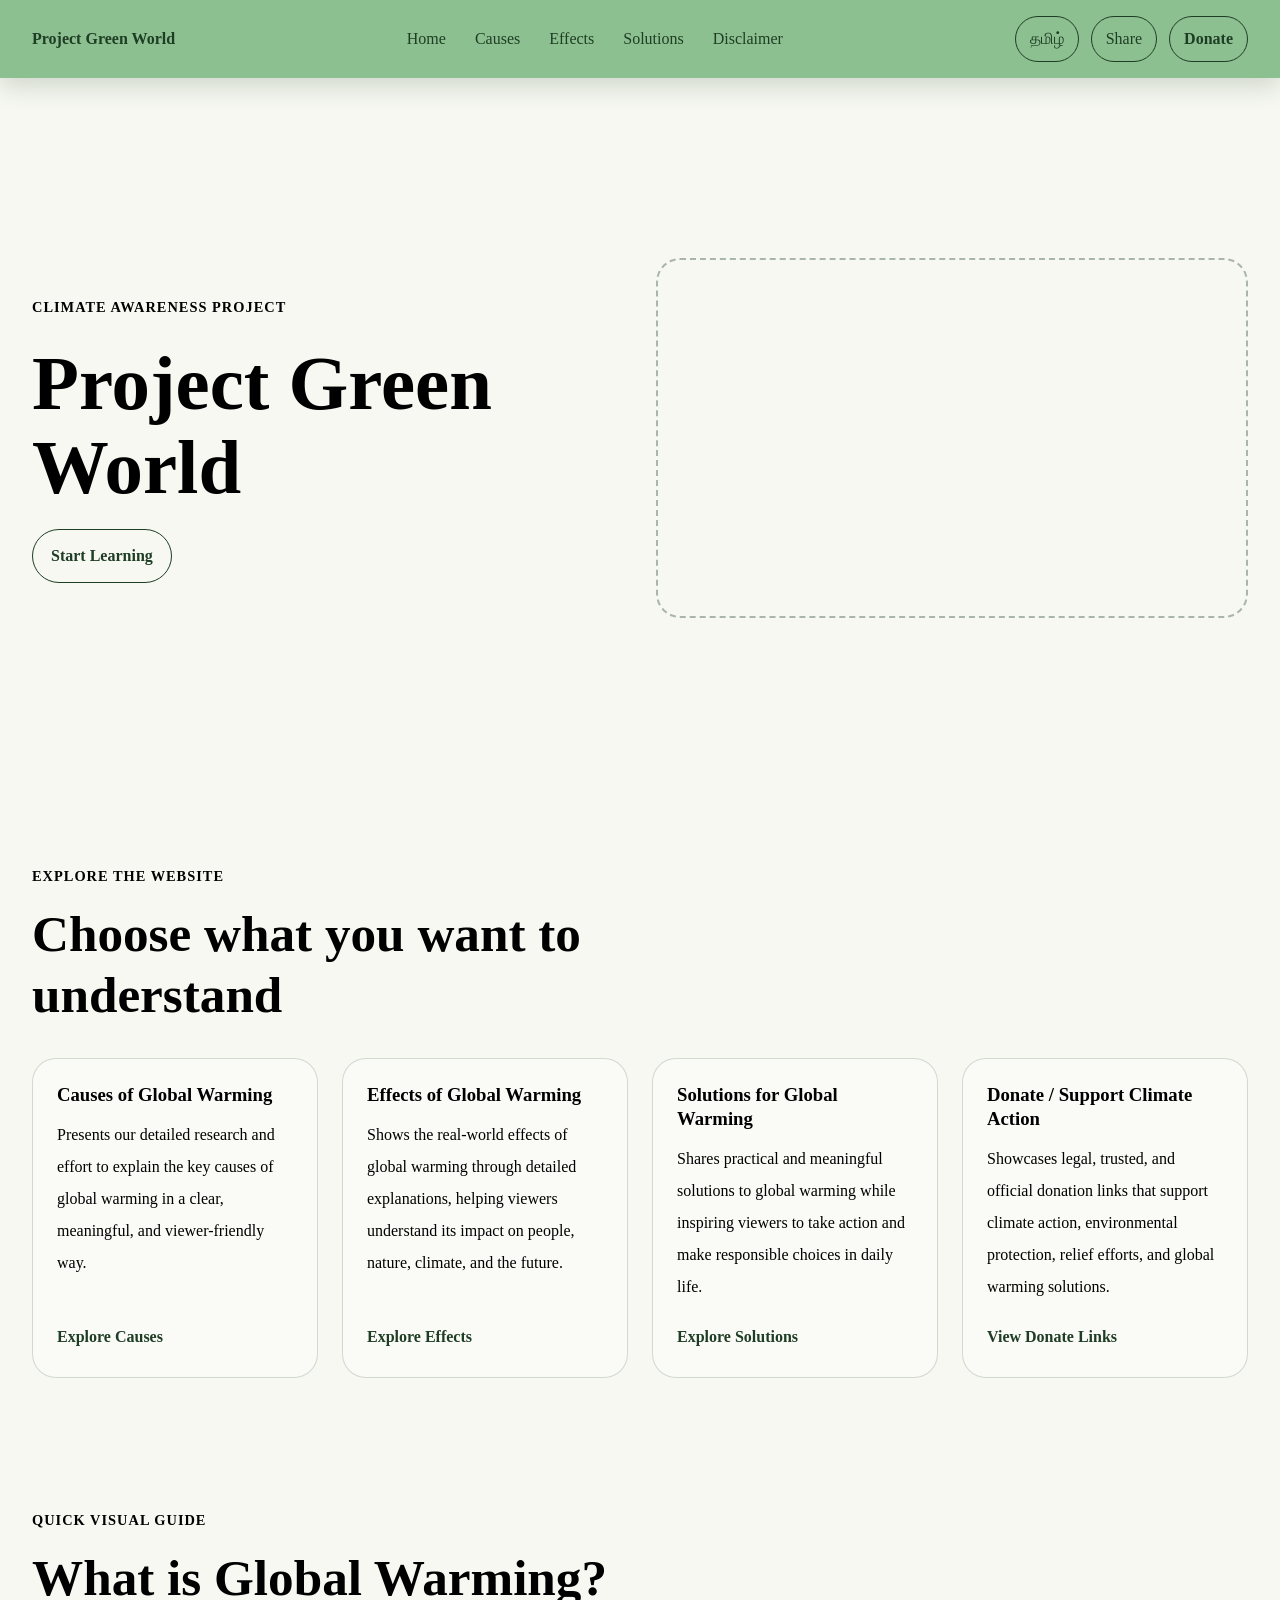
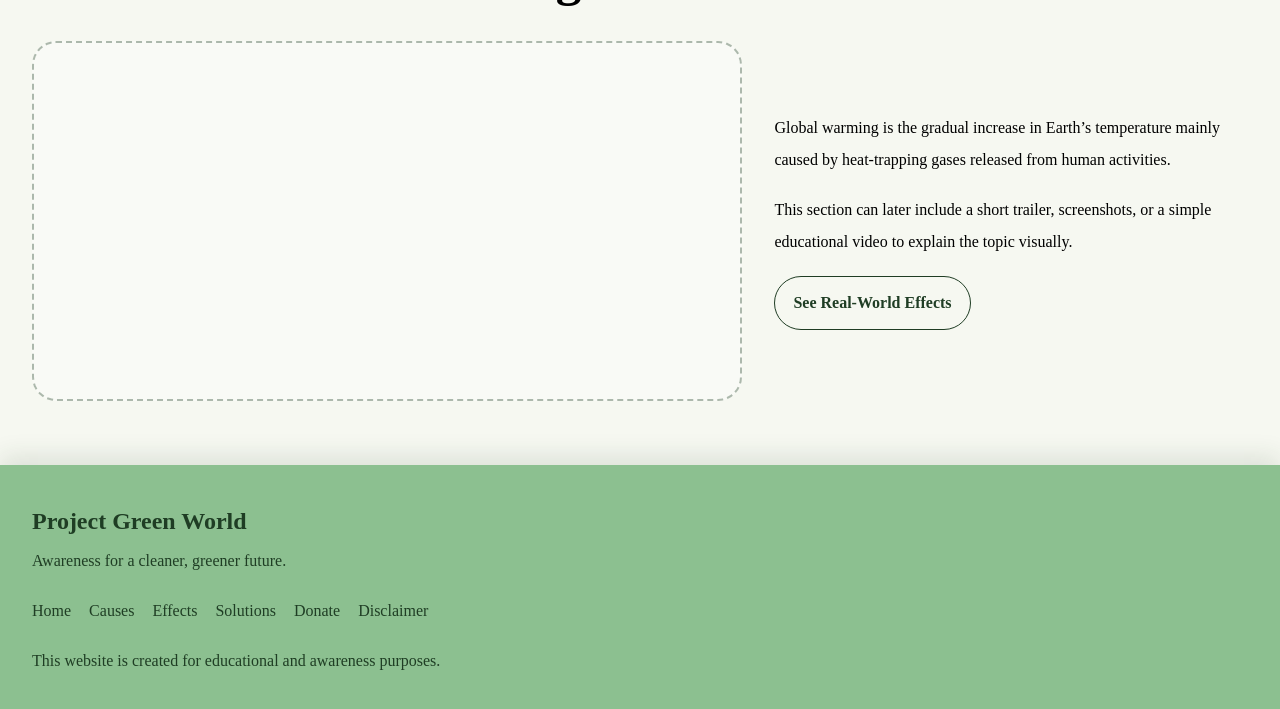
==== client/index.html @ 48396b92 "Initial commit" ====
<!DOCTYPE html>
<html lang="en">

<head>
    <meta charset="UTF-8">

    <meta name="viewport" content="width=device-width, initial-scale=1.0">

    <meta name="description"
        content="Project Green World is a global warming awareness website that explains causes, effects, solutions, and trusted climate support links.">
    <meta name="author" content="Project Green World">

    <meta name="keywords"
        content="global warming, climate change, climate awareness, environmental awareness, green world, climate action">

    <meta property="og:title" content="Project Green World">

    <meta property="og:description"
        content="A global warming awareness website explaining causes, effects, solutions, and trusted climate support links.">

    <meta property="og:type" content="website">
    <title>Project Green World</title>

    <link rel="icon" type="image/png" href="/images/LeafLogoTemp.jpg">

    <link rel="stylesheet" href="common.css">
    <link rel="stylesheet" href="home.css">
</head>

<body>

    <header class="site-header">
    <nav class="navbar" aria-label="Main navigation">

        <a href="index.html" class="logo" data-en="Project Green World" data-ta="ப்ராஜெக்ட் கிரீன் வேர்ல்ட்">
            Project Green World
        </a>

        <ul class="nav-links">
            <li><a href="index.html" data-en="Home" data-ta="முகப்பு">Home</a></li>
            <li><a href="causes.html" data-en="Causes" data-ta="காரணங்கள்">Causes</a></li>
            <li><a href="effects.html" data-en="Effects" data-ta="விளைவுகள்">Effects</a></li>
            <li><a href="solutions.html" data-en="Solutions" data-ta="தீர்வுகள்">Solutions</a></li>
            <li><a href="disclaimer.html" data-en="Disclaimer" data-ta="பொறுப்புத் துறப்பு">Disclaimer</a></li>
        </ul>

        <div class="nav-actions">
            <button class="lang-btn" type="button" data-en="தமிழ்" data-ta="English">
                தமிழ்
            </button>

            <button class="share-btn" type="button" data-en="Share" data-ta="பகிர்">
                Share
            </button>

            <a href="donate.html" class="donate-btn" data-en="Donate" data-ta="நன்கொடை">
                Donate
            </a>
        </div>

    </nav>
</header>

    <main>

        <section class="intro-visual" aria-labelledby="intro-title">
            <div class="intro-content">
                <p class="section-label" data-en="Climate Awareness Project" data-ta="காலநிலை விழிப்புணர்வு திட்டம்">
                    Climate Awareness Project
                </p>

                <h1 id="intro-title" data-en="Project Green World" data-ta="ப்ராஜெக்ட் கிரீன் வேர்ல்ட்">
                    Project Green World
                </h1>

                <a href="causes.html" class="primary-link" data-en="Start Learning" data-ta="கற்றலை தொடங்கு">
                    Start Learning
                </a>
            </div>

            <div class="intro-media">
                <!-- Add nature/global warming image later -->
            </div>
        </section>

        <section class="page-cards" aria-labelledby="cards-title">
            <div class="section-heading">
                <p class="section-label">Explore the Website</p>
                <h2 id="cards-title">Choose what you want to understand</h2>
            </div>

            <div class="cards-grid">
                <article class="redirect-card">
                    <h3 data-en="Causes of Global Warming" data-ta="உலக வெப்பமயமாதலின் காரணங்கள்">
                        Causes of Global Warming
                    </h3>
                    <p>
                        Presents our detailed research and effort to explain the key causes of global warming
                        in a clear, meaningful, and viewer-friendly way.
                    </p>
                    <a href="causes.html">Explore Causes</a>
                </article>

                <article class="redirect-card">
                    <h3 data-en="Effects of Global Warming" data-ta="உலக வெப்பமயமாதலின் விளைவுகள்">
                        Effects of Global Warming
                    </h3>
                    <p>
                        Shows the real-world effects of global warming through detailed explanations,
                        helping viewers understand its impact on people, nature, climate, and the future.
                    </p>
                    <a href="effects.html">Explore Effects</a>
                </article>

                <article class="redirect-card">
                    <h3 data-en="Solutions for Global Warming" data-ta="உலக வெப்பமயமாதலுக்கான தீர்வுகள்">
                        Solutions for Global Warming
                    </h3>
                    <p>
                        Shares practical and meaningful solutions to global warming while inspiring viewers
                        to take action and make responsible choices in daily life.
                    </p>
                    <a href="solutions.html">Explore Solutions</a>
                </article>

                <article class="redirect-card">
                    <h3 data-en="Donate / Support Climate Action" data-ta="நன்கொடை / காலநிலை நடவடிக்கைக்கு ஆதரவு">
                        Donate / Support Climate Action
                    </h3>
                    <p>
                        Showcases legal, trusted, and official donation links that support climate action,
                        environmental protection, relief efforts, and global warming solutions.
                    </p>
                    <a href="donate.html">View Donate Links</a>
                </article>
            </div>
        </section>

        <section class="visual-explainer" aria-labelledby="explainer-title">
            <div class="section-heading">
                <p class="section-label">Quick Visual Guide</p>
                <h2 id="explainer-title">What is Global Warming?</h2>
            </div>

            <div class="explainer-layout">
                <div class="explainer-media">
                    <!-- Add poster image or embedded video later -->
                </div>

                <div class="explainer-text">
                    <p>
                        Global warming is the gradual increase in Earth’s temperature mainly caused
                        by heat-trapping gases released from human activities.
                    </p>

                    <p>
                        This section can later include a short trailer, screenshots, or a simple
                        educational video to explain the topic visually.
                    </p>

                    <a href="effects.html" class="secondary-link">
                        See Real-World Effects
                    </a>
                </div>
            </div>
        </section>

    </main>

    <footer class="site-footer">
    <div class="footer-content">

        <div class="footer-brand">
            <h2 data-en="Project Green World" data-ta="ப்ராஜெக்ட் கிரீன் வேர்ல்ட்">
                Project Green World
            </h2>

            <p data-en="Awareness for a cleaner, greener future."
               data-ta="சுத்தமான, பசுமையான எதிர்காலத்திற்கான விழிப்புணர்வு.">
                Awareness for a cleaner, greener future.
            </p>
        </div>

        <nav class="footer-links" aria-label="Footer navigation">
            <a href="index.html" data-en="Home" data-ta="முகப்பு">Home</a>
            <a href="causes.html" data-en="Causes" data-ta="காரணங்கள்">Causes</a>
            <a href="effects.html" data-en="Effects" data-ta="விளைவுகள்">Effects</a>
            <a href="solutions.html" data-en="Solutions" data-ta="தீர்வுகள்">Solutions</a>
            <a href="donate.html" data-en="Donate" data-ta="நன்கொடை">Donate</a>
            <a href="disclaimer.html" data-en="Disclaimer" data-ta="பொறுப்புத் துறப்பு">Disclaimer</a>
        </nav>

        <p class="footer-note"
           data-en="This website is created for educational and awareness purposes."
           data-ta="இந்த இணையதளம் கல்வி மற்றும் விழிப்புணர்வு நோக்கங்களுக்காக உருவாக்கப்பட்டுள்ளது.">
            This website is created for educational and awareness purposes.
        </p>

    </div>
</footer>

    <script src="main.js"></script>

</body>

</html>
---- client/common.css ----
html {
    scroll-behavior: smooth;
}

.site-footer {
    padding: 32px;
    background-color: #8cc090;
    box-shadow: 0 -8px 24px rgba(31, 61, 36, 0.12);
}

.footer-content {
    display: flex;
    flex-direction: column;
    gap: 18px;
}

.footer-brand h2 {
    color: #1f3d24;
}

.footer-brand p,
.footer-note {
    color: #1f3d24;
}

.footer-links {
    display: flex;
    flex-wrap: wrap;
    gap: 18px;
}

.footer-links a {
    font-weight: 500;
}

.footer-links a:hover {
    text-decoration: underline;
}
* {
    margin: 0;
    padding: 0;
    box-sizing: border-box;
}

body {
    min-height: 100vh;
    font-family: Georgia, 'Times New Roman', Times, serif;
    line-height: 2;
    background-color: rgb(246, 248, 241);
}

.site-header {
    width: 100%;
}

.navbar {
    display: flex;
    align-items: center;
    justify-content: space-between;
    gap: 20px;
    padding: 16px 32px;
    background-color: #8cc090;
    box-shadow: 0 8px 24px rgba(31, 61, 36, 0.18);
}

.logo {
    font-weight: bold;
}

.nav-links {
    display: flex;
    align-items: center;
    list-style: none;
    gap: 29px;

}

.nav-actions {
    display: flex;
    align-items: center;
    gap: 12px;
}

.logo,
.nav-links a,
.footer-links a {
    color: #1f3d24;
}

.nav-links a {
    font-weight: 500;
}

.nav-links a:hover {
    text-decoration: underline;
}

.lang-btn,
.share-btn,
.donate-btn {
    border: 1px solid #1f3d24;
    border-radius: 999px;
    padding: 6px 14px;
    background: transparent;
    color: #1f3d24;
}

.donate-btn {
    font-weight: bold;
}

img,
video,
iframe {
    max-width: 100%;
}

a {
    text-decoration: none;
}

button,
a {
    font: inherit;
}

button {
    cursor: pointer;
}

/* Mobile */

@media (max-width: 900px) {
    .navbar {
        flex-wrap: wrap;
        justify-content: center;
        padding: 14px 20px;
    }

    .logo {
        width: 100%;
        text-align: center;
    }

    .nav-links {
        justify-content: center;
        flex-wrap: wrap;
        gap: 16px;
    }

    .nav-actions {
        justify-content: center;
        flex-wrap: wrap;
    }
}

@media (max-width: 600px) {
    .navbar {
        gap: 14px;
        padding: 12px 16px;
    }

    .nav-links {
        gap: 12px;
        font-size: 0.95rem;
    }

    .lang-btn,
    .share-btn,
    .donate-btn {
        padding: 5px 12px;
    }
}
---- client/home.css ----
/* 1st Part */
.intro-visual {
    min-height: 80vh;
    display: grid;
    grid-template-columns: 1fr 1fr;
    align-items: center;
    gap: 32px;
    padding: 64px 32px;
}

.intro-content {
    max-width: 620px;
}

.section-label {
    font-size: 0.9rem;
    font-weight: bold;
    letter-spacing: 1px;
    text-transform: uppercase;
    margin-bottom: 12px;
}

.intro-content h1 {
    font-size: clamp(2.4rem, 6vw, 5rem);
    line-height: 1.1;
    margin-bottom: 18px;
}

.intro-content p {
    max-width: 560px;
    margin-bottom: 20px;
}

.primary-link {
    display: inline-block;
    border: 1px solid #1f3d24;
    border-radius: 999px;
    padding: 10px 18px;
    color: #1f3d24;
    font-weight: bold;
}

.intro-media {
    min-height: 360px;
    border: 2px dashed rgba(31, 61, 36, 0.35);
    border-radius: 24px;
}

/* 2nd Part */

.page-cards {
    padding: 64px 32px;
}

.section-heading {
    max-width: 720px;
    margin-bottom: 32px;
}

.section-heading h2 {
    font-size: clamp(2rem, 4vw, 3.2rem);
    line-height: 1.2;
}

.cards-grid {
    display: grid;
    grid-template-columns: repeat(4, 1fr);
    gap: 24px;
}

.redirect-card {
    display: flex;
    flex-direction: column;
    min-height: 280px;
    padding: 24px;
    border: 1px solid rgba(31, 61, 36, 0.18);
    border-radius: 24px;
    background-color: rgba(255, 255, 255, 0.45);
}

.redirect-card h3 {
    margin-bottom: 12px;
    line-height: 1.3;
}

.redirect-card p {
    margin-bottom: 18px;
}

.redirect-card a {
    color: #1f3d24;
    font-weight: bold;
    margin-top: auto;
}

/* 3rd Part */

.visual-explainer {
    padding: 64px 32px;
}

.explainer-layout {
    display: grid;
    grid-template-columns: 1.2fr 0.8fr;
    align-items: center;
    gap: 32px;
}

.explainer-media {
    min-height: 360px;
    border: 2px dashed rgba(31, 61, 36, 0.35);
    border-radius: 24px;
    background-color: rgba(255, 255, 255, 0.35);
}

.explainer-text {
    max-width: 520px;
}

.explainer-text p {
    margin-bottom: 18px;
}

.secondary-link {
    display: inline-block;
    border: 1px solid #1f3d24;
    border-radius: 999px;
    padding: 10px 18px;
    color: #1f3d24;
    font-weight: bold;
}

/* Mobile */

@media (max-width: 900px) {
    .intro-visual {
        grid-template-columns: 1fr;
        min-height: auto;
    }

    .cards-grid {
        grid-template-columns: repeat(2, 1fr);
    }

    .explainer-layout {
        grid-template-columns: 1fr;
    }
}

@media (max-width: 600px) {
    .intro-visual,
    .page-cards,
    .visual-explainer {
        padding: 48px 20px;
    }

    .cards-grid {
        grid-template-columns: 1fr;
    }

    .intro-media,
    .explainer-media {
        min-height: 240px;
    }
}
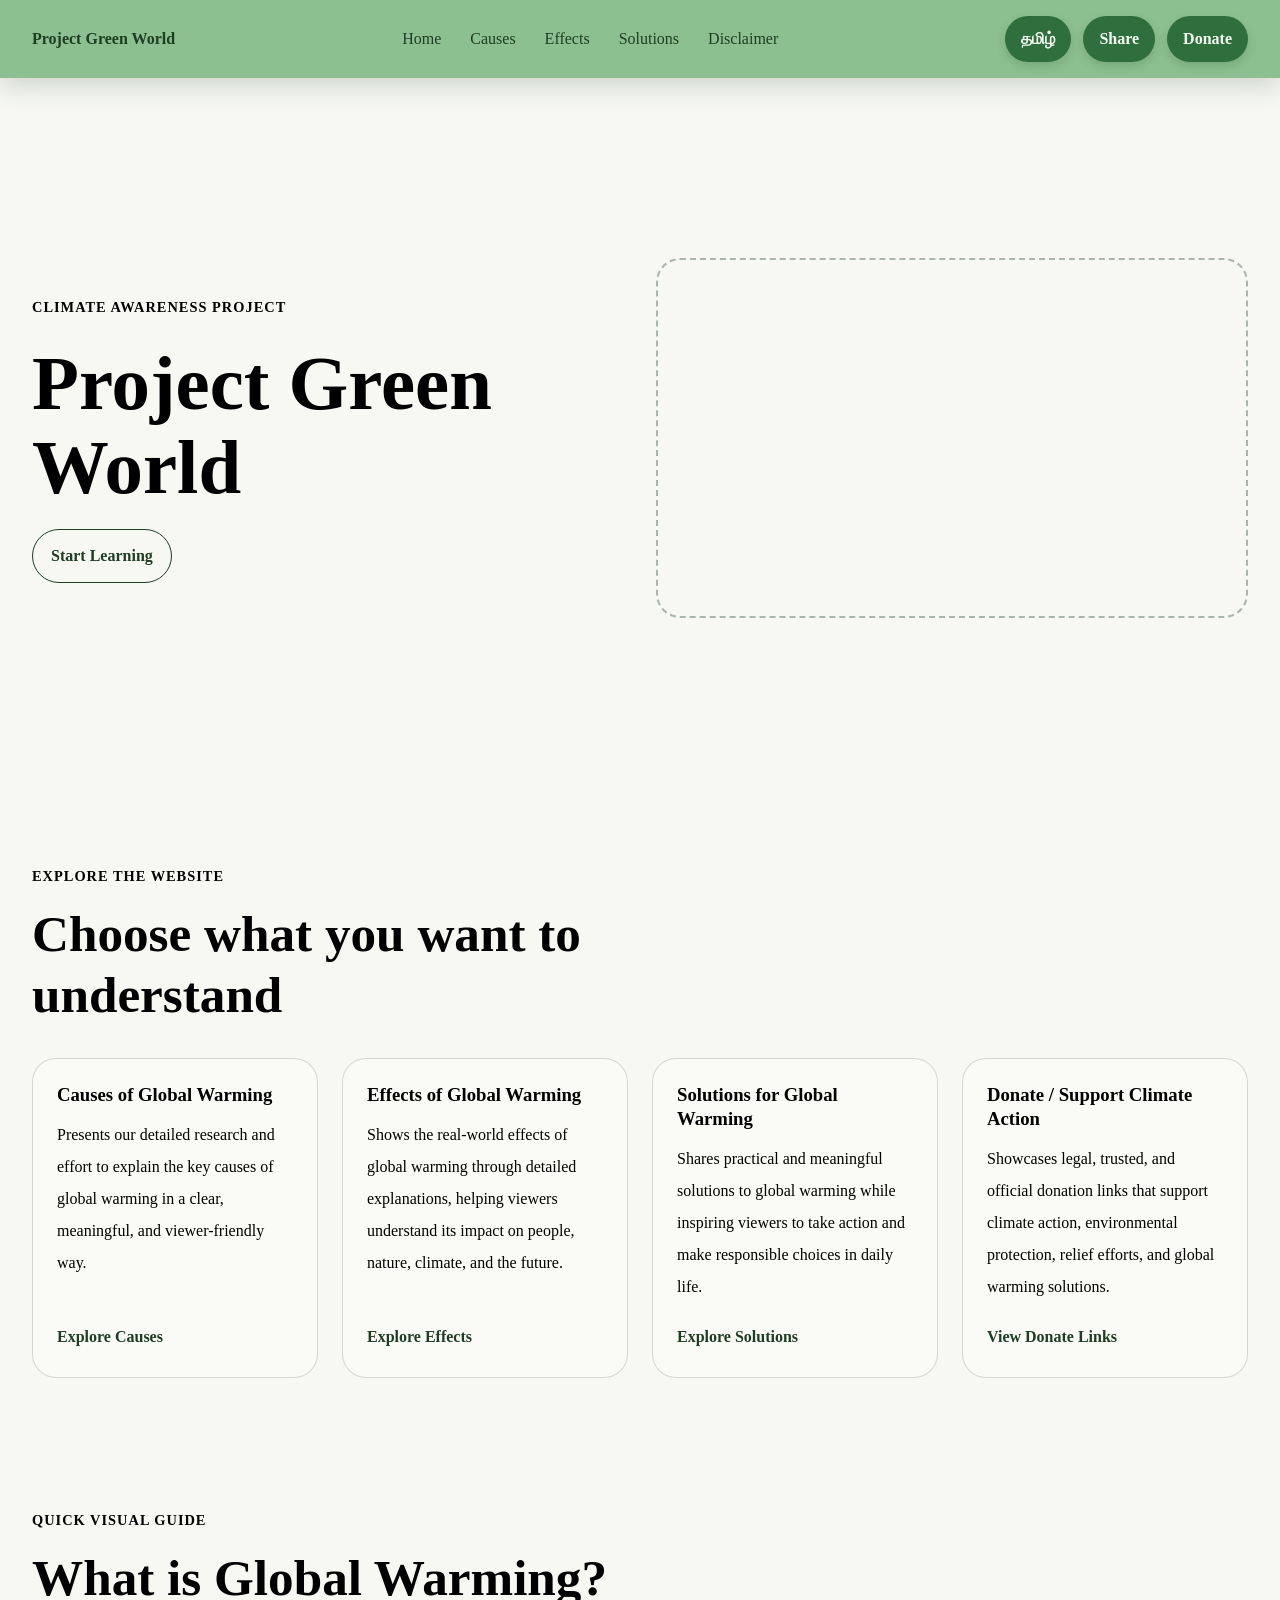
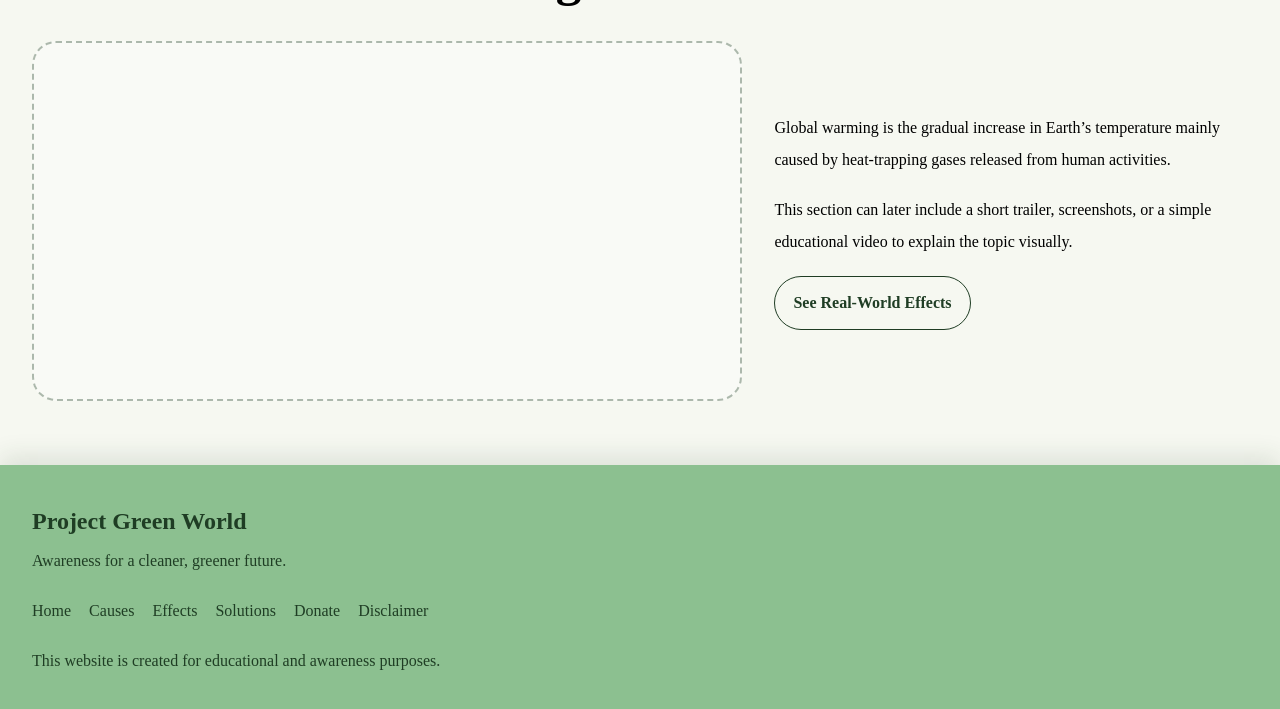
==== commit 94b87436: "Trying to showcase" ====
--- a/client/index.html
+++ b/client/index.html
@@ -30,36 +30,39 @@
 <body>
 
     <header class="site-header">
-    <nav class="navbar" aria-label="Main navigation">
-
-        <a href="index.html" class="logo" data-en="Project Green World" data-ta="ப்ராஜெக்ட் கிரீன் வேர்ல்ட்">
-            Project Green World
-        </a>
-
-        <ul class="nav-links">
-            <li><a href="index.html" data-en="Home" data-ta="முகப்பு">Home</a></li>
-            <li><a href="causes.html" data-en="Causes" data-ta="காரணங்கள்">Causes</a></li>
-            <li><a href="effects.html" data-en="Effects" data-ta="விளைவுகள்">Effects</a></li>
-            <li><a href="solutions.html" data-en="Solutions" data-ta="தீர்வுகள்">Solutions</a></li>
-            <li><a href="disclaimer.html" data-en="Disclaimer" data-ta="பொறுப்புத் துறப்பு">Disclaimer</a></li>
-        </ul>
-
-        <div class="nav-actions">
-            <button class="lang-btn" type="button" data-en="தமிழ்" data-ta="English">
-                தமிழ்
-            </button>
-
-            <button class="share-btn" type="button" data-en="Share" data-ta="பகிர்">
-                Share
-            </button>
-
-            <a href="donate.html" class="donate-btn" data-en="Donate" data-ta="நன்கொடை">
-                Donate
+        <nav class="navbar" aria-label="Main navigation">
+
+            <a href="index.html" class="logo" data-en="Project Green World" data-ta="ப்ராஜெக்ட் கிரீன் வேர்ல்ட்">
+                Project Green World
             </a>
-        </div>
-
-    </nav>
-</header>
+
+            <ul class="nav-links">
+                <li><a href="index.html" data-en="Home" data-ta="முகப்பு" class="active-link">Home</a></li>
+                <li><a href="causes.html" data-en="Causes" data-ta="காரணங்கள்" class="active-link">Causes</a></li>
+                <li><a href="effects.html" data-en="Effects" data-ta="விளைவுகள்" class="active-link">Effects</a></li>
+                <li><a href="solutions.html" data-en="Solutions" data-ta="தீர்வுகள்" class="active-link">Solutions</a>
+                </li>
+                <li><a href="disclaimer.html" data-en="Disclaimer" data-ta="பொறுப்புத் துறப்பு"
+                        class="active-link">Disclaimer</a></li>
+            </ul>
+
+            <div class="nav-actions">
+                <button class="lang-btn" type="button" data-en="தமிழ்" data-ta="English" aria-label="Switch language between English and Tamil">
+                    தமிழ்
+                </button>
+
+                <button class="share-btn" type="button" data-en="Share" data-ta="பகிர்" aria-label="Share this page">
+                    Share
+                </button>
+
+                <a href="donate.html" class="donate-btn" data-en="Donate" data-ta="நன்கொடை"
+                    class="donate-btn active-link">
+                    Donate
+                </a>
+            </div>
+
+        </nav>
+    </header>
 
     <main>
 
@@ -168,36 +171,35 @@
     </main>
 
     <footer class="site-footer">
-    <div class="footer-content">
-
-        <div class="footer-brand">
-            <h2 data-en="Project Green World" data-ta="ப்ராஜெக்ட் கிரீன் வேர்ல்ட்">
-                Project Green World
-            </h2>
-
-            <p data-en="Awareness for a cleaner, greener future."
-               data-ta="சுத்தமான, பசுமையான எதிர்காலத்திற்கான விழிப்புணர்வு.">
-                Awareness for a cleaner, greener future.
+        <div class="footer-content">
+
+            <div class="footer-brand">
+                <h2 data-en="Project Green World" data-ta="ப்ராஜெக்ட் கிரீன் வேர்ல்ட்">
+                    Project Green World
+                </h2>
+
+                <p data-en="Awareness for a cleaner, greener future."
+                    data-ta="சுத்தமான, பசுமையான எதிர்காலத்திற்கான விழிப்புணர்வு.">
+                    Awareness for a cleaner, greener future.
+                </p>
+            </div>
+
+            <nav class="footer-links" aria-label="Footer navigation">
+                <a href="index.html" data-en="Home" data-ta="முகப்பு">Home</a>
+                <a href="causes.html" data-en="Causes" data-ta="காரணங்கள்">Causes</a>
+                <a href="effects.html" data-en="Effects" data-ta="விளைவுகள்">Effects</a>
+                <a href="solutions.html" data-en="Solutions" data-ta="தீர்வுகள்">Solutions</a>
+                <a href="donate.html" data-en="Donate" data-ta="நன்கொடை">Donate</a>
+                <a href="disclaimer.html" data-en="Disclaimer" data-ta="பொறுப்புத் துறப்பு">Disclaimer</a>
+            </nav>
+
+            <p class="footer-note" data-en="This website is created for educational and awareness purposes."
+                data-ta="இந்த இணையதளம் கல்வி மற்றும் விழிப்புணர்வு நோக்கங்களுக்காக உருவாக்கப்பட்டுள்ளது.">
+                This website is created for educational and awareness purposes.
             </p>
+
         </div>
-
-        <nav class="footer-links" aria-label="Footer navigation">
-            <a href="index.html" data-en="Home" data-ta="முகப்பு">Home</a>
-            <a href="causes.html" data-en="Causes" data-ta="காரணங்கள்">Causes</a>
-            <a href="effects.html" data-en="Effects" data-ta="விளைவுகள்">Effects</a>
-            <a href="solutions.html" data-en="Solutions" data-ta="தீர்வுகள்">Solutions</a>
-            <a href="donate.html" data-en="Donate" data-ta="நன்கொடை">Donate</a>
-            <a href="disclaimer.html" data-en="Disclaimer" data-ta="பொறுப்புத் துறப்பு">Disclaimer</a>
-        </nav>
-
-        <p class="footer-note"
-           data-en="This website is created for educational and awareness purposes."
-           data-ta="இந்த இணையதளம் கல்வி மற்றும் விழிப்புணர்வு நோக்கங்களுக்காக உருவாக்கப்பட்டுள்ளது.">
-            This website is created for educational and awareness purposes.
-        </p>
-
-    </div>
-</footer>
+    </footer>
 
     <script src="main.js"></script>
 
--- a/client/common.css
+++ b/client/common.css
@@ -2,6 +2,80 @@
     scroll-behavior: smooth;
 }
 
+/* After Adding All HTML */
+.page-hero {
+    padding: 72px 32px 48px;
+}
+
+.page-hero h1 {
+    max-width: 900px;
+    font-size: clamp(2.4rem, 5vw, 4.5rem);
+    line-height: 1.1;
+    margin-bottom: 18px;
+    color: #1f3d24;
+}
+
+.page-hero p {
+    max-width: 760px;
+    color: #1f3d24;
+}
+
+.content-section,
+.media-section,
+.conclusion-section {
+    padding: 56px 32px;
+}
+
+.topic-list {
+    display: grid;
+    grid-template-columns: repeat(3, 1fr);
+    gap: 24px;
+}
+
+.topic-card {
+    padding: 24px;
+    border: 1px solid rgba(31, 61, 36, 0.18);
+    border-radius: 24px;
+    background-color: rgba(255, 255, 255, 0.45);
+}
+
+.topic-card h3 {
+    margin-bottom: 12px;
+    color: #1f3d24;
+}
+
+.topic-card p {
+    color: #1f3d24;
+}
+
+.topic-card a {
+    display: inline-block;
+    margin-top: 16px;
+    color: #1f3d24;
+    font-weight: bold;
+}
+
+.media-placeholder {
+    min-height: 320px;
+    border: 2px dashed rgba(31, 61, 36, 0.35);
+    border-radius: 24px;
+    background-color: rgba(255, 255, 255, 0.35);
+}
+
+.conclusion-section {
+    max-width: 900px;
+}
+
+.conclusion-section h2 {
+    margin-bottom: 14px;
+    color: #1f3d24;
+}
+
+.conclusion-section p {
+    color: #1f3d24;
+}
+
+/* Before Adding All HTML */
 .site-footer {
     padding: 32px;
     background-color: #8cc090;
@@ -36,6 +110,7 @@
 .footer-links a:hover {
     text-decoration: underline;
 }
+
 * {
     margin: 0;
     padding: 0;
@@ -98,11 +173,23 @@
 .lang-btn,
 .share-btn,
 .donate-btn {
-    border: 1px solid #1f3d24;
+    position: relative;
+    overflow: hidden;
+
+    border: none;
     border-radius: 999px;
-    padding: 6px 14px;
-    background: transparent;
-    color: #1f3d24;
+    padding: 7px 16px;
+
+    background-color: #2f6f3e;
+    color: #f6fff4;
+    font-weight: 600;
+
+    box-shadow: 0 4px 10px rgba(31, 61, 36, 0.18);
+
+    transition:
+        transform 0.25s ease,
+        box-shadow 0.25s ease,
+        background-color 0.25s ease;
 }
 
 .donate-btn {
@@ -152,6 +239,10 @@
         justify-content: center;
         flex-wrap: wrap;
     }
+
+    .topic-list {
+        grid-template-columns: repeat(2, 1fr);
+    }
 }
 
 @media (max-width: 600px) {
@@ -170,4 +261,238 @@
     .donate-btn {
         padding: 5px 12px;
     }
+
+    .page-hero,
+    .content-section,
+    .media-section,
+    .conclusion-section {
+        padding: 44px 20px;
+    }
+
+    .topic-list {
+        grid-template-columns: 1fr;
+    }
+
+    .media-placeholder {
+        min-height: 220px;
+    }
+}
+
+/* for class active link */
+.nav-links a {
+    color: #1f3d24;
+    font-weight: 500;
+    display: inline-block;
+    transition:
+        color 0.25s ease,
+        transform 0.25s ease;
+}
+
+.nav-links a:hover {
+    color: #0f5c2a;
+    transform: scale(1.06);
+}
+
+/* Button Change */
+
+.lang-btn,
+.share-btn,
+.donate-btn {
+    position: relative;
+    overflow: hidden;
+    isolation: isolate;
+
+    border: none;
+    border-radius: 999px;
+    padding: 7px 16px;
+
+    background-color: #2f6f3e;
+    color: #f6fff4;
+    font-weight: 600;
+
+    box-shadow: 0 4px 10px rgba(31, 61, 36, 0.18);
+
+    transition:
+        transform 0.25s ease,
+        box-shadow 0.25s ease,
+        background-color 0.25s ease;
+}
+
+/* Shared pattern layers */
+.lang-btn::before,
+.share-btn::before,
+.donate-btn::before,
+.lang-btn::after,
+.share-btn::after,
+.donate-btn::after {
+    position: absolute;
+    inset: -40px;
+    z-index: -1;
+
+    color: rgba(190, 235, 165, 0.45);
+    font-size: 0.85rem;
+    line-height: 1;
+
+    opacity: 0;
+    white-space: pre;
+
+    pointer-events: none;
+
+    transition: opacity 0.25s ease;
+}
+
+/* Smooth moving leaf layers */
+.lang-btn::before,
+.share-btn::before,
+.donate-btn::before,
+.lang-btn::after,
+.share-btn::after,
+.donate-btn::after {
+    position: absolute;
+    inset: -40px;
+    z-index: -1;
+
+    color: rgba(190, 235, 165, 0.38);
+    font-size: 0.85rem;
+    line-height: 1.8;
+    letter-spacing: 18px;
+
+    opacity: 0;
+    white-space: pre;
+    pointer-events: none;
+
+    transition: opacity 0.25s ease;
+}
+
+/* Layer 1: moves down-right */
+.lang-btn::before,
+.share-btn::before,
+.donate-btn::before {
+    content:
+        "🌿      🌿      🌿      🌿      🌿\A"
+        "   🌿      🌿      🌿      🌿      \A"
+        "🌿      🌿      🌿      🌿      🌿\A"
+        "   🌿      🌿      🌿      🌿      ";
+    animation: leafFlowOne 6s linear infinite;
+}
+
+/* Layer 2: same idea, opposite direction for cross movement */
+.lang-btn::after,
+.share-btn::after,
+.donate-btn::after {
+    content:
+        "   🌿      🌿      🌿      🌿      \A"
+        "🌿      🌿      🌿      🌿      🌿\A"
+        "   🌿      🌿      🌿      🌿      \A"
+        "🌿      🌿      🌿      🌿      🌿";
+    color: rgba(220, 255, 210, 0.24);
+    animation: leafFlowTwo 6s linear infinite;
+}
+
+.lang-btn:hover::before,
+.share-btn:hover::before,
+.donate-btn:hover::before,
+.lang-btn:hover::after,
+.share-btn:hover::after,
+.donate-btn:hover::after,
+.donate-btn.active-link::before,
+.donate-btn.active-link::after {
+    opacity: 0.55;
+}
+
+@keyframes leafFlowOne {
+    from {
+        transform: translate(-60px, -36px);
+    }
+
+    to {
+        transform: translate(60px, 36px);
+    }
+}
+
+@keyframes leafFlowTwo {
+    from {
+        transform: translate(60px, -36px);
+    }
+
+    to {
+        transform: translate(-60px, 36px);
+    }
+}
+
+/* Click leaf pop effect */
+.leaf-pop {
+    position: fixed;
+    z-index: 9999;
+    pointer-events: none;
+
+    font-size: 1rem;
+
+    animation: leafJump 0.7s ease-out forwards;
+}
+
+@keyframes leafJump {
+    0% {
+        opacity: 1;
+        transform: translateY(0) scale(0.8) rotate(0deg);
+    }
+
+    60% {
+        opacity: 1;
+        transform: translateY(-28px) scale(1.2) rotate(18deg);
+    }
+
+    100% {
+        opacity: 0;
+        transform: translateY(-48px) scale(0.6) rotate(35deg);
+    }
+}
+
+/* After that animation Mess */
+@media (max-width: 600px) {
+    .page-hero,
+    .content-section,
+    .media-section,
+    .conclusion-section {
+        padding: 44px 20px;
+    }
+
+    .topic-list {
+        grid-template-columns: 1fr;
+    }
+
+    .media-placeholder {
+        min-height: 220px;
+    }
+
+    .page-hero h1 {
+        font-size: 2.2rem;
+    }
+}
+
+/* After Mobile Fix */
+.media-placeholder,
+.intro-media,
+.explainer-media {
+    overflow: hidden;
+}
+
+.media-placeholder img,
+.intro-media img,
+.explainer-media img,
+.media-placeholder iframe,
+.intro-media iframe,
+.explainer-media iframe {
+    width: 100%;
+    height: 100%;
+    display: block;
+    object-fit: cover;
+    border: 0;
+}
+
+/* Kyboard Focusing */
+a:focus-visible,
+button:focus-visible {
+    outline: 3px solid rgba(31, 61, 36, 0.75);
+    outline-offset: 4px;
 }
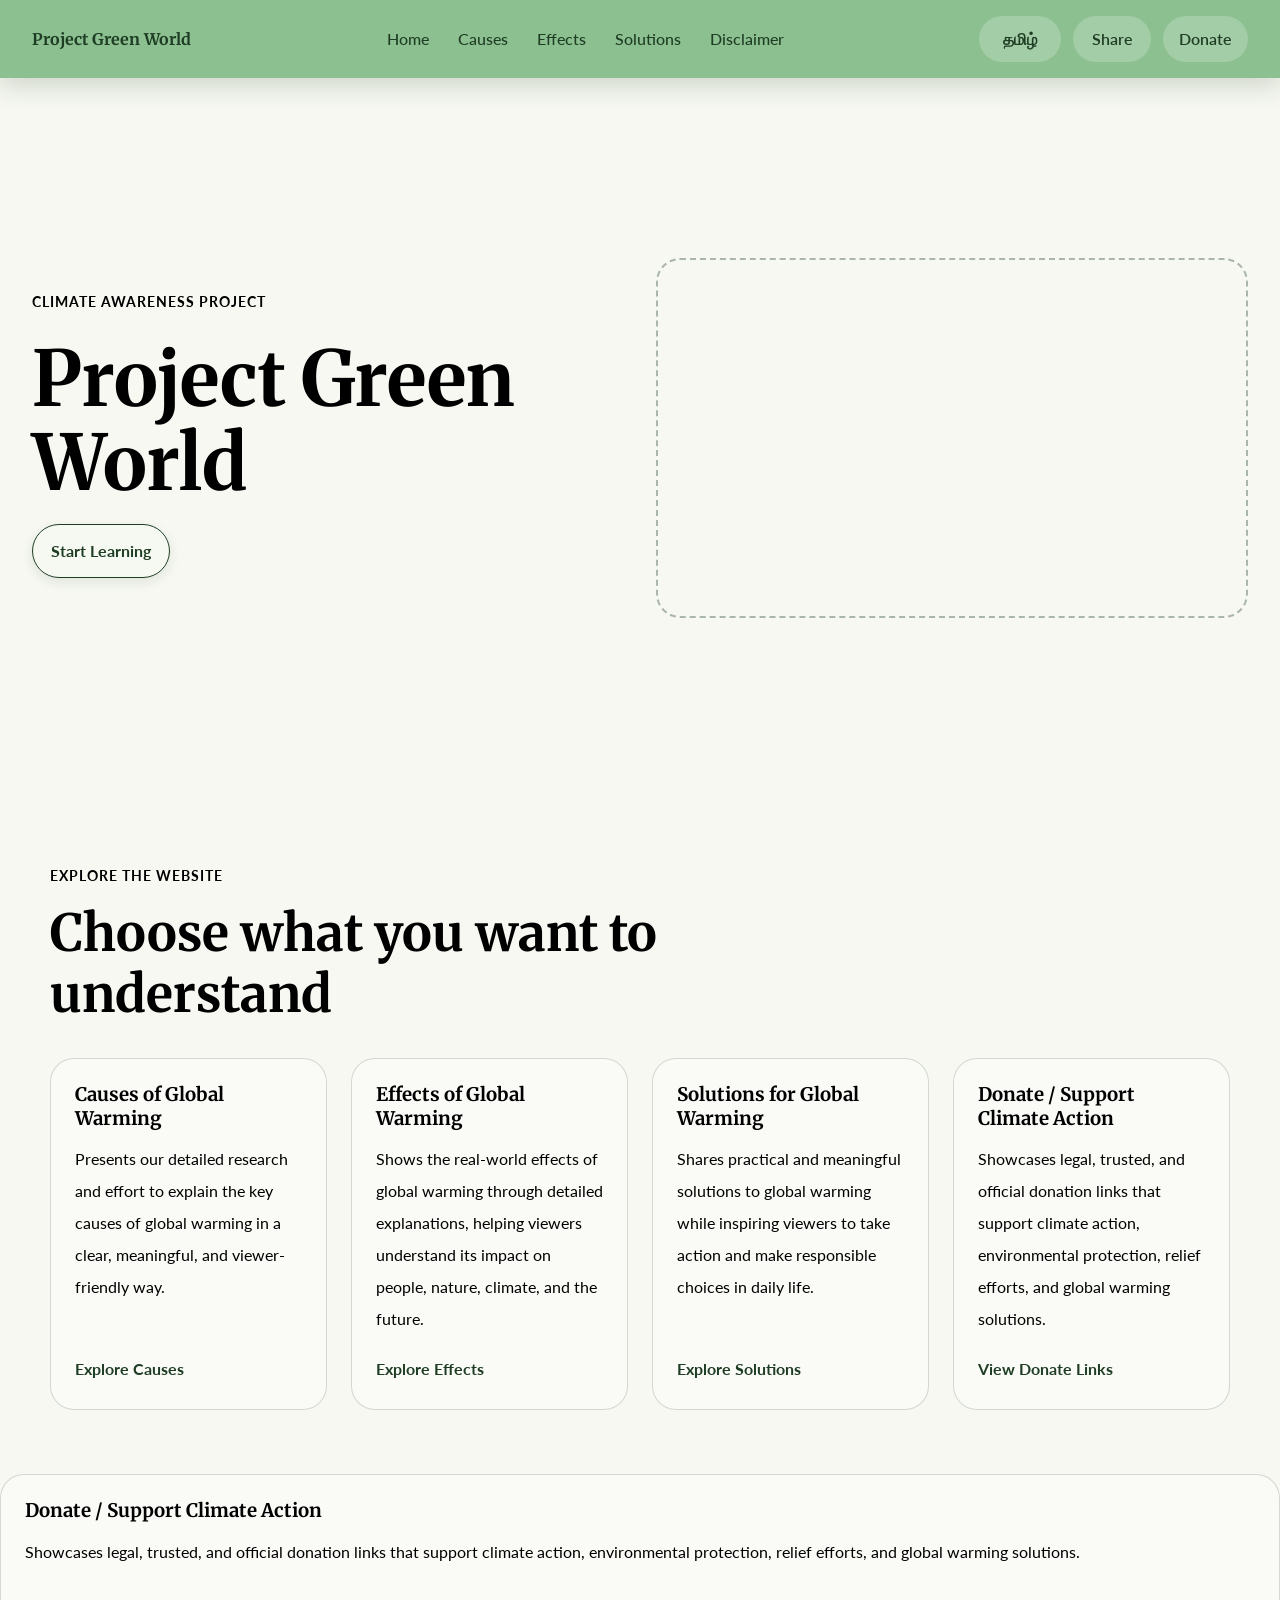
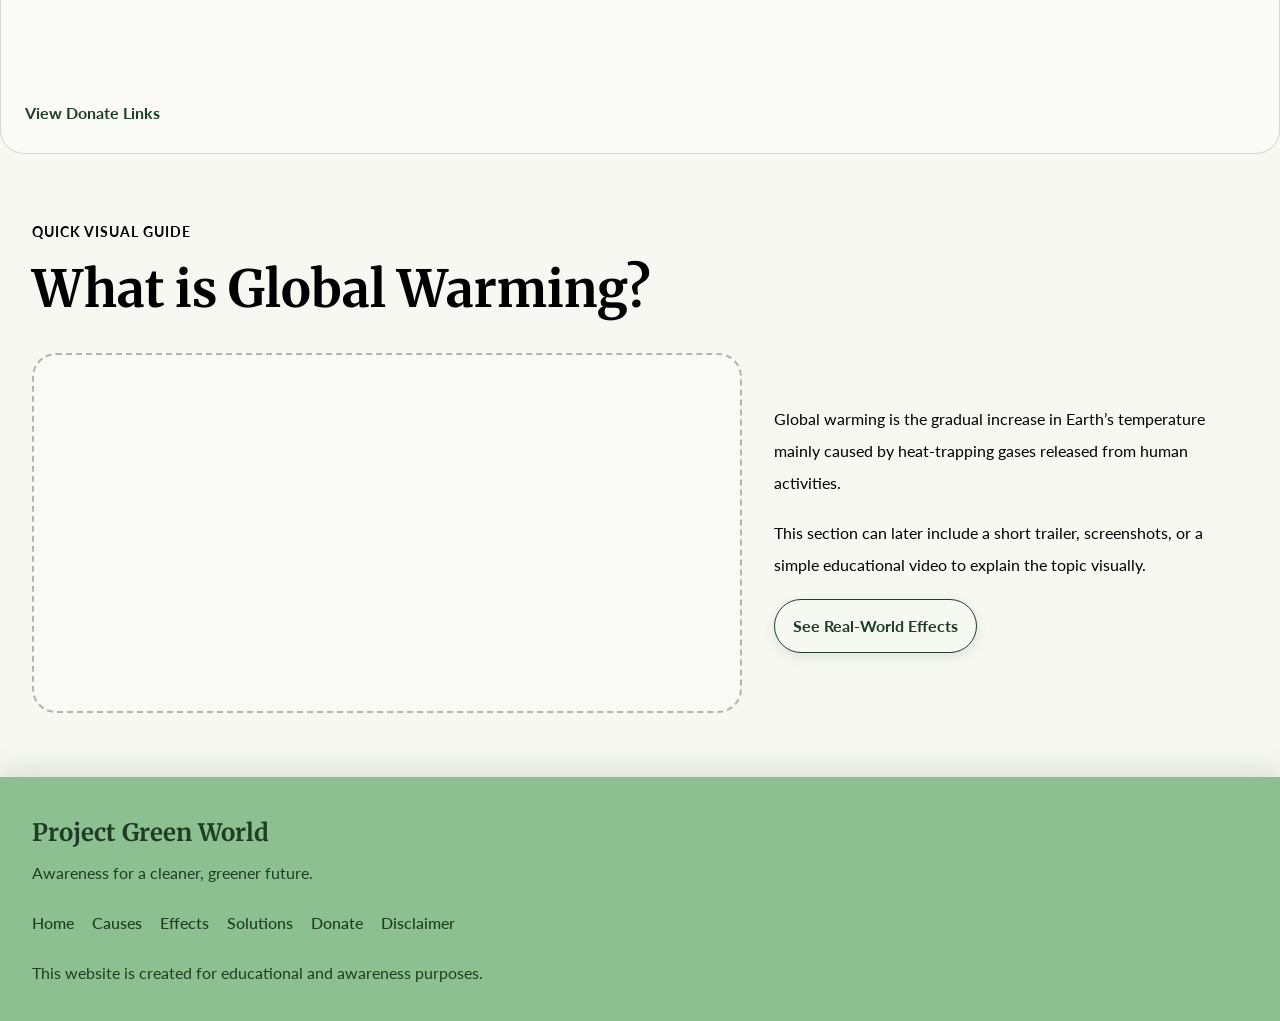
==== commit ee9b1eee: "First Completion" ====
--- a/client/index.html
+++ b/client/index.html
@@ -22,6 +22,13 @@
     <title>Project Green World</title>
 
     <link rel="icon" type="image/png" href="/images/LeafLogoTemp.jpg">
+    <link rel="preconnect" href="https://fonts.googleapis.com">
+    <link rel="preconnect" href="https://fonts.gstatic.com" crossorigin>
+    <link rel="preconnect" href="https://fonts.googleapis.com">
+    <link rel="preconnect" href="https://fonts.gstatic.com" crossorigin>
+    <link
+        href="https://fonts.googleapis.com/css2?family=Lato:wght@400;600;700&family=Merriweather:wght@700;900&display=swap"
+        rel="stylesheet">
 
     <link rel="stylesheet" href="common.css">
     <link rel="stylesheet" href="home.css">
@@ -47,7 +54,8 @@
             </ul>
 
             <div class="nav-actions">
-                <button class="lang-btn" type="button" data-en="தமிழ்" data-ta="English" aria-label="Switch language between English and Tamil">
+                <button class="lang-btn" type="button" data-en="தமிழ்" data-ta="English"
+                    aria-label="Switch language between English and Tamil">
                     தமிழ்
                 </button>
 
@@ -88,55 +96,96 @@
 
         <section class="page-cards" aria-labelledby="cards-title">
             <div class="section-heading">
-                <p class="section-label">Explore the Website</p>
-                <h2 id="cards-title">Choose what you want to understand</h2>
+                <p class="section-label" data-en="Explore the Website" data-ta="இணையதளத்தை ஆராயுங்கள்">
+                    Explore the Website
+                </p>
+
+                <h2 id="cards-title" data-en="Choose what you want to understand"
+                    data-ta="நீங்கள் புரிந்துகொள்ள விரும்புவதை தேர்வு செய்யுங்கள்">
+                    Choose what you want to understand
+                </h2>
             </div>
 
             <div class="cards-grid">
+
                 <article class="redirect-card">
                     <h3 data-en="Causes of Global Warming" data-ta="உலக வெப்பமயமாதலின் காரணங்கள்">
                         Causes of Global Warming
                     </h3>
-                    <p>
+
+                    <p data-en="Presents our detailed research and effort to explain the key causes of global warming in a clear, meaningful, and viewer-friendly way."
+                        data-ta="உலக வெப்பமயமாதலின் முக்கிய காரணங்களை தெளிவாகவும், பயனுள்ளதாகவும், பார்வையாளர்களுக்கு எளிதாகவும் விளக்குகிறது.">
                         Presents our detailed research and effort to explain the key causes of global warming
                         in a clear, meaningful, and viewer-friendly way.
                     </p>
-                    <a href="causes.html">Explore Causes</a>
+
+                    <a href="causes.html" data-en="Explore Causes" data-ta="காரணங்களை பார்க்கவும்">
+                        Explore Causes
+                    </a>
                 </article>
 
                 <article class="redirect-card">
                     <h3 data-en="Effects of Global Warming" data-ta="உலக வெப்பமயமாதலின் விளைவுகள்">
                         Effects of Global Warming
                     </h3>
-                    <p>
+
+                    <p data-en="Shows the real-world effects of global warming through detailed explanations, helping viewers understand its impact on people, nature, climate, and the future."
+                        data-ta="உலக வெப்பமயமாதல் மக்கள், இயற்கை, காலநிலை மற்றும் எதிர்காலத்தை எவ்வாறு பாதிக்கிறது என்பதை தெளிவாக விளக்குகிறது.">
                         Shows the real-world effects of global warming through detailed explanations,
                         helping viewers understand its impact on people, nature, climate, and the future.
                     </p>
-                    <a href="effects.html">Explore Effects</a>
+
+                    <a href="effects.html" data-en="Explore Effects" data-ta="விளைவுகளை பார்க்கவும்">
+                        Explore Effects
+                    </a>
                 </article>
 
                 <article class="redirect-card">
                     <h3 data-en="Solutions for Global Warming" data-ta="உலக வெப்பமயமாதலுக்கான தீர்வுகள்">
                         Solutions for Global Warming
                     </h3>
-                    <p>
+
+                    <p data-en="Shares practical and meaningful solutions to global warming while inspiring viewers to take action and make responsible choices in daily life."
+                        data-ta="உலக வெப்பமயமாதலை குறைக்க உதவும் நடைமுறை தீர்வுகளை பகிர்ந்து, தினசரி வாழ்க்கையில் பொறுப்பான செயல்களை செய்ய ஊக்குவிக்கிறது.">
                         Shares practical and meaningful solutions to global warming while inspiring viewers
                         to take action and make responsible choices in daily life.
                     </p>
-                    <a href="solutions.html">Explore Solutions</a>
+
+                    <a href="solutions.html" data-en="Explore Solutions" data-ta="தீர்வுகளை பார்க்கவும்">
+                        Explore Solutions
+                    </a>
                 </article>
 
                 <article class="redirect-card">
                     <h3 data-en="Donate / Support Climate Action" data-ta="நன்கொடை / காலநிலை நடவடிக்கைக்கு ஆதரவு">
                         Donate / Support Climate Action
                     </h3>
-                    <p>
+
+                    <p data-en="Showcases legal, trusted, and official donation links that support climate action, environmental protection, relief efforts, and global warming solutions."
+                        data-ta="காலநிலை நடவடிக்கை, சுற்றுச்சூழல் பாதுகாப்பு, நிவாரண முயற்சிகள் மற்றும் உலக வெப்பமயமாதல் தீர்வுகளை ஆதரிக்கும் நம்பகமான அதிகாரப்பூர்வ நன்கொடை இணைப்புகளை காட்டுகிறது.">
                         Showcases legal, trusted, and official donation links that support climate action,
                         environmental protection, relief efforts, and global warming solutions.
                     </p>
-                    <a href="donate.html">View Donate Links</a>
-                </article>
-            </div>
+
+                    <a href="donate.html" data-en="View Donate Links" data-ta="நன்கொடை இணைப்புகளை பார்க்கவும்">
+                        View Donate Links
+                    </a>
+                </article>
+
+            </div>
+        </section>
+
+        <article class="redirect-card">
+            <h3 data-en="Donate / Support Climate Action" data-ta="நன்கொடை / காலநிலை நடவடிக்கைக்கு ஆதரவு">
+                Donate / Support Climate Action
+            </h3>
+            <p>
+                Showcases legal, trusted, and official donation links that support climate action,
+                environmental protection, relief efforts, and global warming solutions.
+            </p>
+            <a href="donate.html">View Donate Links</a>
+        </article>
+        </div>
         </section>
 
         <section class="visual-explainer" aria-labelledby="explainer-title">
@@ -161,7 +210,8 @@
                         educational video to explain the topic visually.
                     </p>
 
-                    <a href="effects.html" class="secondary-link">
+                    <a href="effects.html" class="secondary-link" data-en="See Real-World Effects"
+                        data-ta="உண்மையான விளைவுகளை பார்க்கவும்">
                         See Real-World Effects
                     </a>
                 </div>
--- a/client/common.css
+++ b/client/common.css
@@ -1,5 +1,41 @@
 html {
     scroll-behavior: smooth;
+}
+
+html[lang="ta"] body {
+    line-height: 1.65;
+    letter-spacing: -0.2px;
+}
+
+html[lang="ta"] .nav-links {
+    gap: 20px;
+    font-size: 0.92rem;
+    text-decoration: underline;
+}
+
+html[lang="ta"] .nav-links a{
+    text-decoration: underline;
+    text-underline-offset: 5px;
+}
+
+html[lang="ta"] .nav-actions {
+    font-size: 0.92rem;
+}
+
+.lang-btn,
+.share-btn,
+.donate-btn {
+    min-width: 78px;
+    text-align: center;
+}
+
+.lang-btn {
+    min-width: 82px;
+}
+
+.redirect-card,
+.topic-card {
+    min-height: 280px;
 }
 
 /* After Adding All HTML */
@@ -119,9 +155,27 @@
 
 body {
     min-height: 100vh;
-    font-family: Georgia, 'Times New Roman', Times, serif;
     line-height: 2;
     background-color: rgb(246, 248, 241);
+    font-family: "Lato", sans-serif;
+    /* font-weight: 500; */
+}
+
+::selection {
+    background-color: #2f6f3e;
+    color: #f6fff4;
+}
+
+::-moz-selection {
+    background-color: #2f6f3e;
+    color: #f6fff4;
+}
+
+h1,
+h2,
+h3,
+.logo {
+    font-family: "Merriweather", serif;
 }
 
 .site-header {
@@ -306,11 +360,10 @@
     border-radius: 999px;
     padding: 7px 16px;
 
-    background-color: #2f6f3e;
-    color: #f6fff4;
+    background-color: rgba(246, 248, 241, 0.22);
+    color: #1f3d24;
+    box-shadow: none;
     font-weight: 600;
-
-    box-shadow: 0 4px 10px rgba(31, 61, 36, 0.18);
 
     transition:
         transform 0.25s ease,
@@ -352,7 +405,7 @@
     inset: -40px;
     z-index: -1;
 
-    color: rgba(190, 235, 165, 0.38);
+    color: rgba(190, 235, 165, 0.75);
     font-size: 0.85rem;
     line-height: 1.8;
     letter-spacing: 18px;
@@ -385,7 +438,7 @@
         "🌿      🌿      🌿      🌿      🌿\A"
         "   🌿      🌿      🌿      🌿      \A"
         "🌿      🌿      🌿      🌿      🌿";
-    color: rgba(220, 255, 210, 0.24);
+    color: rgba(220, 255, 210, 0.663);
     animation: leafFlowTwo 6s linear infinite;
 }
 
@@ -450,6 +503,7 @@
 
 /* After that animation Mess */
 @media (max-width: 600px) {
+
     .page-hero,
     .content-section,
     .media-section,
@@ -495,4 +549,266 @@
 button:focus-visible {
     outline: 3px solid rgba(31, 61, 36, 0.75);
     outline-offset: 4px;
+}
+
+/* Changing action color */
+.lang-btn:hover,
+.share-btn:hover,
+.donate-btn:hover,
+.donate-btn.active-link {
+    transform: scale(1.04);
+    box-shadow: 0 4px 12px rgba(31, 61, 36, 0.12);
+}
+
+/* hero button effect */
+.primary-link,
+.secondary-link,
+.topic-card a {
+    position: relative;
+    display: inline-block;
+    overflow: hidden;
+
+    border-radius: 999px;
+    padding: 9px 18px;
+
+    background-color: rgba(246, 248, 241, 0.35);
+    color: #1f3d24;
+    font-weight: 700;
+
+    box-shadow: 0 4px 12px rgba(31, 61, 36, 0.10);
+
+    transition:
+        transform 0.25s ease,
+        background-color 0.25s ease,
+        box-shadow 0.25s ease,
+        color 0.25s ease;
+}
+
+.primary-link:hover,
+.secondary-link:hover,
+.topic-card a:hover {
+    transform: translateY(-2px);
+    background-color: rgba(140, 192, 144, 0.35);
+    color: #123d1f;
+    box-shadow: 0 8px 18px rgba(31, 61, 36, 0.16);
+}
+
+.primary-link::before,
+.secondary-link::before,
+.topic-card a::before {
+    content: "";
+    position: absolute;
+    inset: 0;
+
+    background: linear-gradient(
+        120deg,
+        transparent 0%,
+        rgba(246, 255, 244, 0.38) 45%,
+        transparent 70%
+    );
+
+    transform: translateX(-100%);
+    transition: transform 0.45s ease;
+
+    pointer-events: none;
+}
+
+.primary-link:hover::before,
+.secondary-link:hover::before,
+.topic-card a:hover::before {
+    transform: translateX(100%);
+}
+
+/* Card Effects */
+.redirect-card,
+.topic-card {
+    transition:
+        transform 0.25s ease,
+        box-shadow 0.25s ease,
+        border-color 0.25s ease,
+        background-color 0.25s ease;
+}
+
+.redirect-card:hover,
+.topic-card:hover {
+    transform: translateY(-6px);
+    border-color: rgba(31, 61, 36, 0.32);
+    background-color: rgba(255, 255, 255, 0.62);
+    box-shadow:
+        0 12px 28px rgba(31, 61, 36, 0.027),
+        0 0 14px rgba(140, 192, 144, 0.061);
+}
+
+/* ============================= */
+/* MOBILE OPTIMIZATION - COMMON */
+/* ============================= */
+
+@media (max-width: 900px) {
+    body {
+        line-height: 1.7;
+    }
+
+    .navbar {
+        flex-wrap: wrap;
+        justify-content: center;
+        gap: 16px;
+        padding: 14px 20px;
+    }
+
+    .logo {
+        width: 100%;
+        text-align: center;
+        font-size: 1.15rem;
+    }
+
+    .nav-links {
+        width: 100%;
+        justify-content: center;
+        flex-wrap: wrap;
+        gap: 14px 18px;
+        font-size: 0.95rem;
+    }
+
+    .nav-actions {
+        width: 100%;
+        justify-content: center;
+        flex-wrap: wrap;
+        gap: 10px;
+    }
+
+    .lang-btn,
+    .share-btn,
+    .donate-btn {
+        padding: 6px 14px;
+        font-size: 0.95rem;
+    }
+
+    .page-hero {
+        padding: 56px 24px 36px;
+    }
+
+    .page-hero h1 {
+        font-size: clamp(2rem, 8vw, 3rem);
+    }
+
+    .content-section,
+    .media-section,
+    .conclusion-section {
+        padding: 44px 24px;
+    }
+
+    .topic-list {
+        grid-template-columns: repeat(2, minmax(0, 1fr));
+        gap: 20px;
+    }
+
+    .topic-card {
+        padding: 20px;
+    }
+
+    .site-footer {
+        padding: 28px 24px;
+    }
+
+    .footer-links {
+        gap: 14px;
+    }
+}
+
+@media (max-width: 600px) {
+    body {
+        line-height: 1.65;
+    }
+
+    .navbar {
+        padding: 12px 16px;
+        gap: 12px;
+    }
+
+    .logo {
+        font-size: 1.05rem;
+    }
+
+    .nav-links {
+        gap: 10px 14px;
+        font-size: 0.9rem;
+    }
+
+    .nav-links a:hover {
+        transform: none;
+    }
+
+    .nav-actions {
+        gap: 8px;
+    }
+
+    .lang-btn,
+    .share-btn,
+    .donate-btn {
+        padding: 5px 12px;
+        font-size: 0.88rem;
+    }
+
+    .page-hero {
+        padding: 44px 20px 28px;
+    }
+
+    .page-hero h1 {
+        font-size: 2rem;
+        line-height: 1.15;
+    }
+
+    .page-hero p {
+        font-size: 0.95rem;
+    }
+
+    .content-section,
+    .media-section,
+    .conclusion-section {
+        padding: 36px 20px;
+    }
+
+    .section-heading h2 {
+        font-size: 1.8rem;
+    }
+
+    .topic-list {
+        grid-template-columns: 1fr;
+        gap: 18px;
+    }
+
+    .topic-card {
+        padding: 18px;
+        border-radius: 18px;
+    }
+
+    .media-placeholder {
+        min-height: 220px;
+        border-radius: 18px;
+    }
+
+    .site-footer {
+        padding: 28px 20px;
+    }
+
+    .footer-content {
+        gap: 14px;
+    }
+
+    .footer-links {
+        flex-direction: column;
+        gap: 8px;
+    }
+
+    .footer-brand h2 {
+        font-size: 1.3rem;
+    }
+}
+
+/* Fix mobile horizontal overflow */
+html,
+body {
+    width: 100%;
+    max-width: 100%;
+    overflow-x: hidden;
 }
--- a/client/home.css
+++ b/client/home.css
@@ -49,7 +49,9 @@
 /* 2nd Part */
 
 .page-cards {
-    padding: 64px 32px;
+    width: min(1180px, calc(100% - 64px));
+    margin: 0 auto;
+    padding: 64px 0;
 }
 
 .section-heading {
@@ -64,7 +66,7 @@
 
 .cards-grid {
     display: grid;
-    grid-template-columns: repeat(4, 1fr);
+    grid-template-columns: repeat(4, minmax(0, 1fr));
     gap: 24px;
 }
 
@@ -147,19 +149,164 @@
     }
 }
 
+.page-cards {
+    width: min(1180px, calc(100% - 64px));
+    margin: 0 auto;
+    padding: 64px 0;
+}
+
+.cards-grid {
+    display: grid;
+    grid-template-columns: repeat(4, minmax(0, 1fr));
+    gap: 24px;
+}
+
+/* =========================== */
+/* MOBILE OPTIMIZATION - HOME */
+/* =========================== */
+
+@media (max-width: 900px) {
+    .intro-visual {
+        grid-template-columns: 1fr;
+        min-height: auto;
+        padding: 56px 24px;
+        gap: 28px;
+    }
+
+    .intro-content {
+        max-width: 100%;
+    }
+
+    .intro-content h1 {
+        font-size: clamp(2.3rem, 8vw, 4rem);
+    }
+
+    .intro-media {
+        min-height: 300px;
+    }
+
+    .page-cards {
+        width: min(100% - 48px, 1180px);
+        padding: 56px 0;
+    }
+
+    .cards-grid {
+        grid-template-columns: repeat(2, minmax(0, 1fr));
+        gap: 22px;
+    }
+
+    .visual-explainer {
+        padding: 56px 24px;
+    }
+
+    .explainer-layout {
+        grid-template-columns: 1fr;
+        gap: 28px;
+    }
+
+    .explainer-media {
+        min-height: 300px;
+    }
+
+    .explainer-text {
+        max-width: 100%;
+    }
+}
+
 @media (max-width: 600px) {
-    .intro-visual,
-    .page-cards,
+    .intro-visual {
+        padding: 44px 20px;
+        gap: 24px;
+    }
+
+    .section-label {
+        font-size: 0.75rem;
+        letter-spacing: 0.8px;
+    }
+
+    .intro-content h1 {
+        font-size: 2.35rem;
+        line-height: 1.15;
+    }
+
+    .intro-content p {
+        font-size: 0.95rem;
+        line-height: 1.65;
+    }
+
+    .primary-link,
+    .secondary-link {
+        padding: 8px 15px;
+        font-size: 0.92rem;
+    }
+
+    .intro-media {
+        min-height: 230px;
+        border-radius: 18px;
+    }
+
+    .page-cards {
+        width: min(100% - 40px, 1180px);
+        padding: 44px 0;
+    }
+
+    .section-heading {
+        margin-bottom: 24px;
+    }
+
+    .section-heading h2 {
+        font-size: 1.8rem;
+        line-height: 1.25;
+    }
+
+    .cards-grid {
+        grid-template-columns: 1fr;
+        gap: 18px;
+    }
+
+    .redirect-card {
+        min-height: auto;
+        padding: 20px;
+        border-radius: 18px;
+    }
+
+    .redirect-card h3 {
+        font-size: 1.15rem;
+    }
+
+    .redirect-card p {
+        font-size: 0.95rem;
+        line-height: 1.6;
+    }
+
     .visual-explainer {
-        padding: 48px 20px;
-    }
-
-    .cards-grid {
-        grid-template-columns: 1fr;
-    }
-
-    .intro-media,
+        padding: 44px 20px;
+    }
+
+    .explainer-layout {
+        gap: 24px;
+    }
+
     .explainer-media {
-        min-height: 240px;
-    }
+        min-height: 230px;
+        border-radius: 18px;
+    }
+
+    .explainer-text p {
+        font-size: 0.95rem;
+        line-height: 1.65;
+    }
+}
+
+/* Fix home sections overflowing on mobile */
+.intro-visual,
+.page-cards,
+.visual-explainer {
+    max-width: 100%;
+    overflow-x: hidden;
+}
+
+.cards-grid,
+.explainer-layout {
+    max-width: 100%;
 }
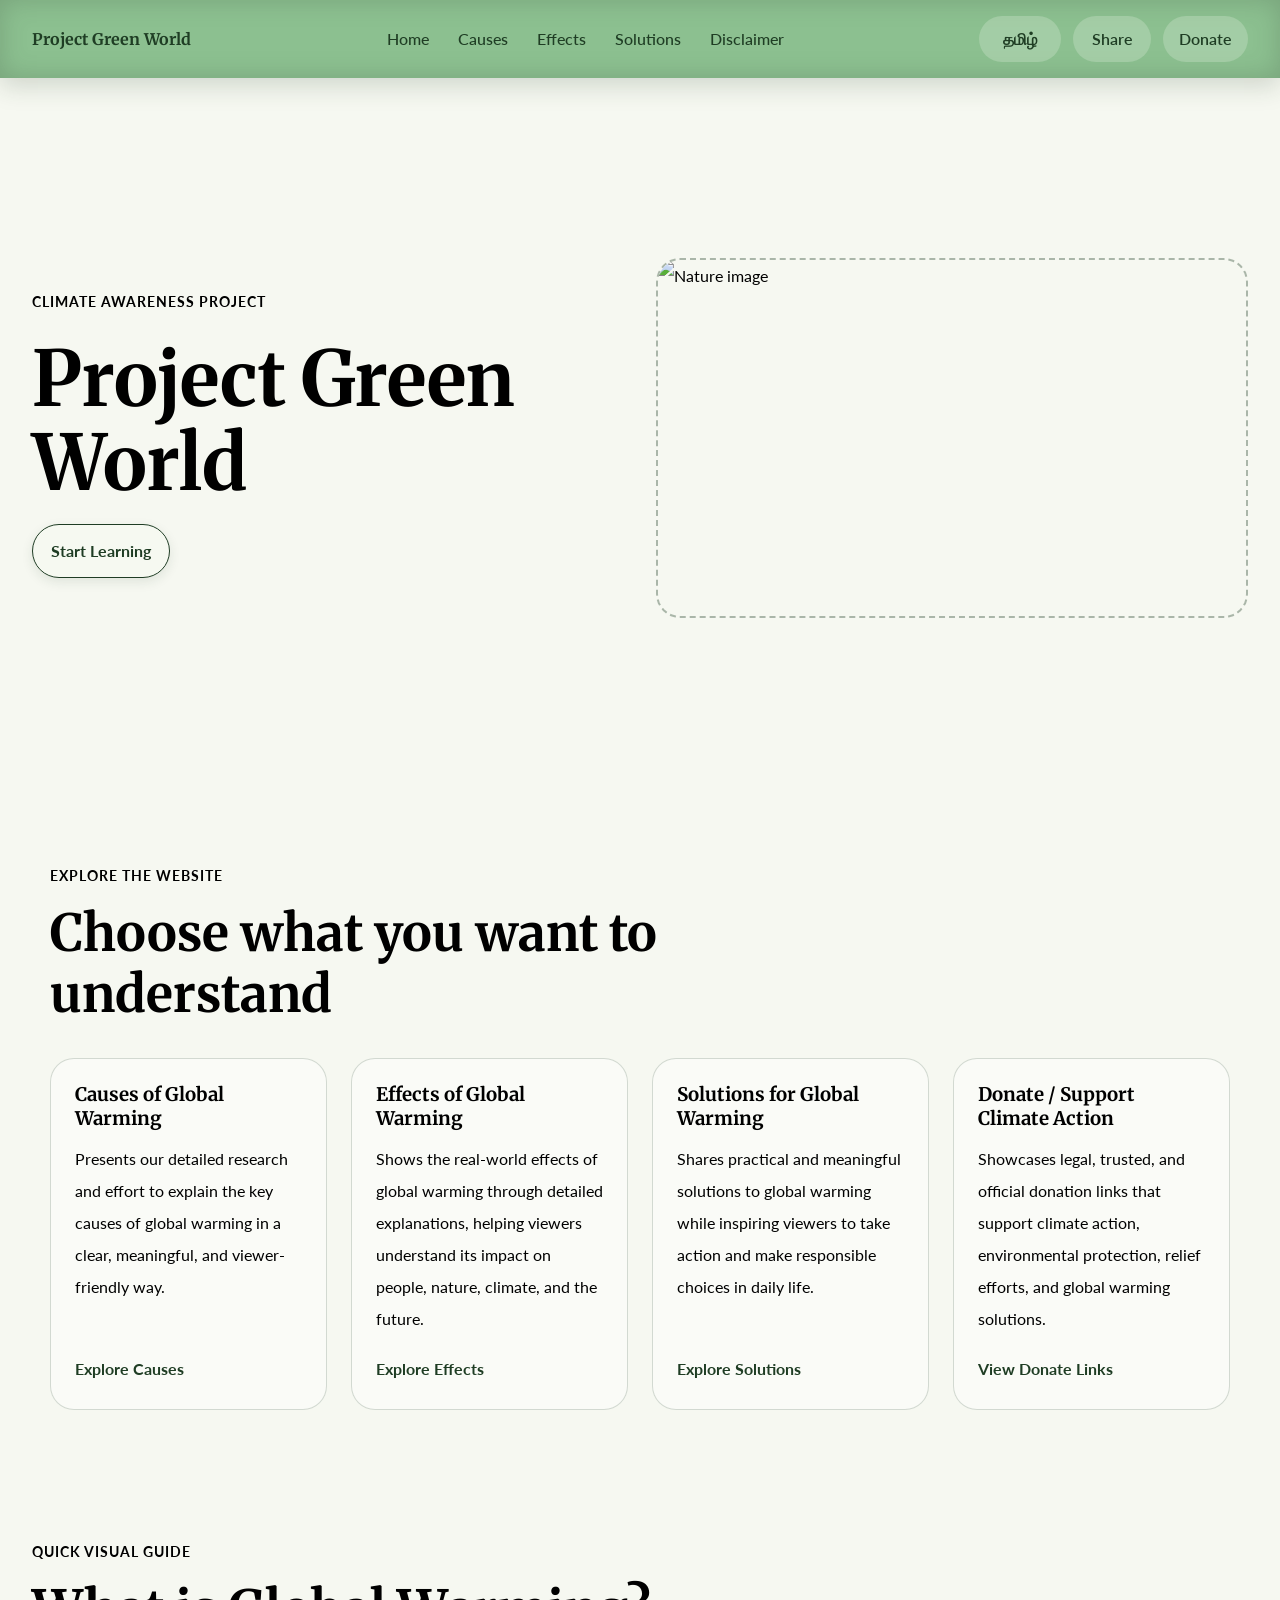
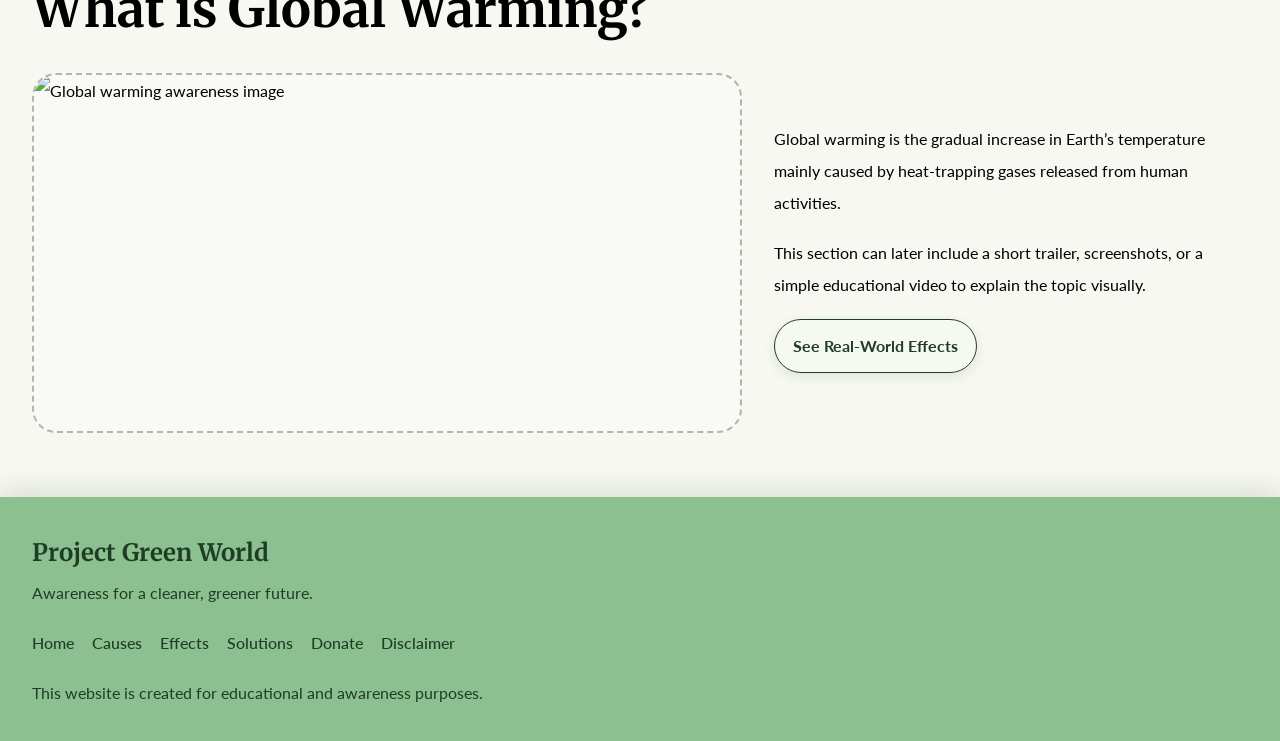
==== commit 3f5a51a0: "Adding Images" ====
--- a/client/index.html
+++ b/client/index.html
@@ -21,7 +21,7 @@
     <meta property="og:type" content="website">
     <title>Project Green World</title>
 
-    <link rel="icon" type="image/png" href="/images/LeafLogoTemp.jpg">
+    <link rel="icon" type="image/jped" href="https://jbmsacps-stack.github.io/project-green-world/images/LeafLogoTemp.jpg">
     <link rel="preconnect" href="https://fonts.googleapis.com">
     <link rel="preconnect" href="https://fonts.gstatic.com" crossorigin>
     <link rel="preconnect" href="https://fonts.googleapis.com">
@@ -39,7 +39,7 @@
     <header class="site-header">
         <nav class="navbar" aria-label="Main navigation">
 
-            <a href="index.html" class="logo" data-en="Project Green World" data-ta="ப்ராஜெக்ட் கிரீன் வேர்ல்ட்">
+            <a href="index.html" class="logo" data-en="Project Green World" data-ta="ப்ராஜெக்ட் பசுமை உலகம்">
                 Project Green World
             </a>
 
@@ -80,7 +80,7 @@
                     Climate Awareness Project
                 </p>
 
-                <h1 id="intro-title" data-en="Project Green World" data-ta="ப்ராஜெக்ட் கிரீன் வேர்ல்ட்">
+                <h1 id="intro-title" data-en="Project Green World" data-ta="ப்ராஜெக்ட் பசுமை உலகம்">
                     Project Green World
                 </h1>
 
@@ -89,8 +89,8 @@
                 </a>
             </div>
 
-            <div class="intro-media">
-                <!-- Add nature/global warming image later -->
+            <div class="intro-media" data-slider="nature">
+                <img src="images/nature1.jpg" alt="Nature image">
             </div>
         </section>
 
@@ -167,24 +167,13 @@
                         environmental protection, relief efforts, and global warming solutions.
                     </p>
 
-                    <a href="donate.html" data-en="View Donate Links" data-ta="நன்கொடை இணைப்புகளை பார்க்கவும்">
+                    <a href="donate.html" class="donation-card" data-en="View Donate Links" data-ta="நன்கொடை இணைப்புகளை பார்க்கவும்">
                         View Donate Links
                     </a>
                 </article>
 
             </div>
         </section>
-
-        <article class="redirect-card">
-            <h3 data-en="Donate / Support Climate Action" data-ta="நன்கொடை / காலநிலை நடவடிக்கைக்கு ஆதரவு">
-                Donate / Support Climate Action
-            </h3>
-            <p>
-                Showcases legal, trusted, and official donation links that support climate action,
-                environmental protection, relief efforts, and global warming solutions.
-            </p>
-            <a href="donate.html">View Donate Links</a>
-        </article>
         </div>
         </section>
 
@@ -195,7 +184,8 @@
             </div>
 
             <div class="explainer-layout">
-                <div class="explainer-media">
+                <div class="explainer-media" data-slider="warming">
+                    <img id="sliderImage" src="" alt="Global warming awareness image">
                     <!-- Add poster image or embedded video later -->
                 </div>
 
--- a/client/common.css
+++ b/client/common.css
@@ -13,7 +13,7 @@
     text-decoration: underline;
 }
 
-html[lang="ta"] .nav-links a{
+html[lang="ta"] .nav-links a {
     text-decoration: underline;
     text-underline-offset: 5px;
 }
@@ -189,7 +189,9 @@
     gap: 20px;
     padding: 16px 32px;
     background-color: #8cc090;
-    box-shadow: 0 8px 24px rgba(31, 61, 36, 0.18);
+    box-shadow: 
+    0 8px 24px rgba(31, 61, 36, 0.18),
+    inset 0 0 26px #394c3a41;
 }
 
 .logo {
@@ -600,12 +602,10 @@
     position: absolute;
     inset: 0;
 
-    background: linear-gradient(
-        120deg,
-        transparent 0%,
-        rgba(246, 255, 244, 0.38) 45%,
-        transparent 70%
-    );
+    background: linear-gradient(120deg,
+            transparent 0%,
+            rgba(246, 255, 244, 0.38) 45%,
+            transparent 70%);
 
     transform: translateX(-100%);
     transition: transform 0.45s ease;
@@ -811,4 +811,6 @@
     width: 100%;
     max-width: 100%;
     overflow-x: hidden;
-}+}
+
+/* My Own modification */
--- a/client/home.css
+++ b/client/home.css
@@ -309,4 +309,33 @@
 .cards-grid,
 .explainer-layout {
     max-width: 100%;
+}
+
+/* Media Showcase */
+.image-slider {
+    width: 100%;
+    height: 320px;
+    border-radius: 20px;
+    overflow: hidden;
+    background: #101810;
+}
+
+.image-slider img {
+    width: 100%;
+    height: 100%;
+    object-fit: cover;
+    display: block;
+    animation: imageFade 1s ease-in-out;
+}
+
+@keyframes imageFade {
+    from {
+        opacity: 1;
+        transform: scale(1.01);
+    }
+
+    to {
+        opacity: 1;
+        transform: scale(1);
+    }
 }
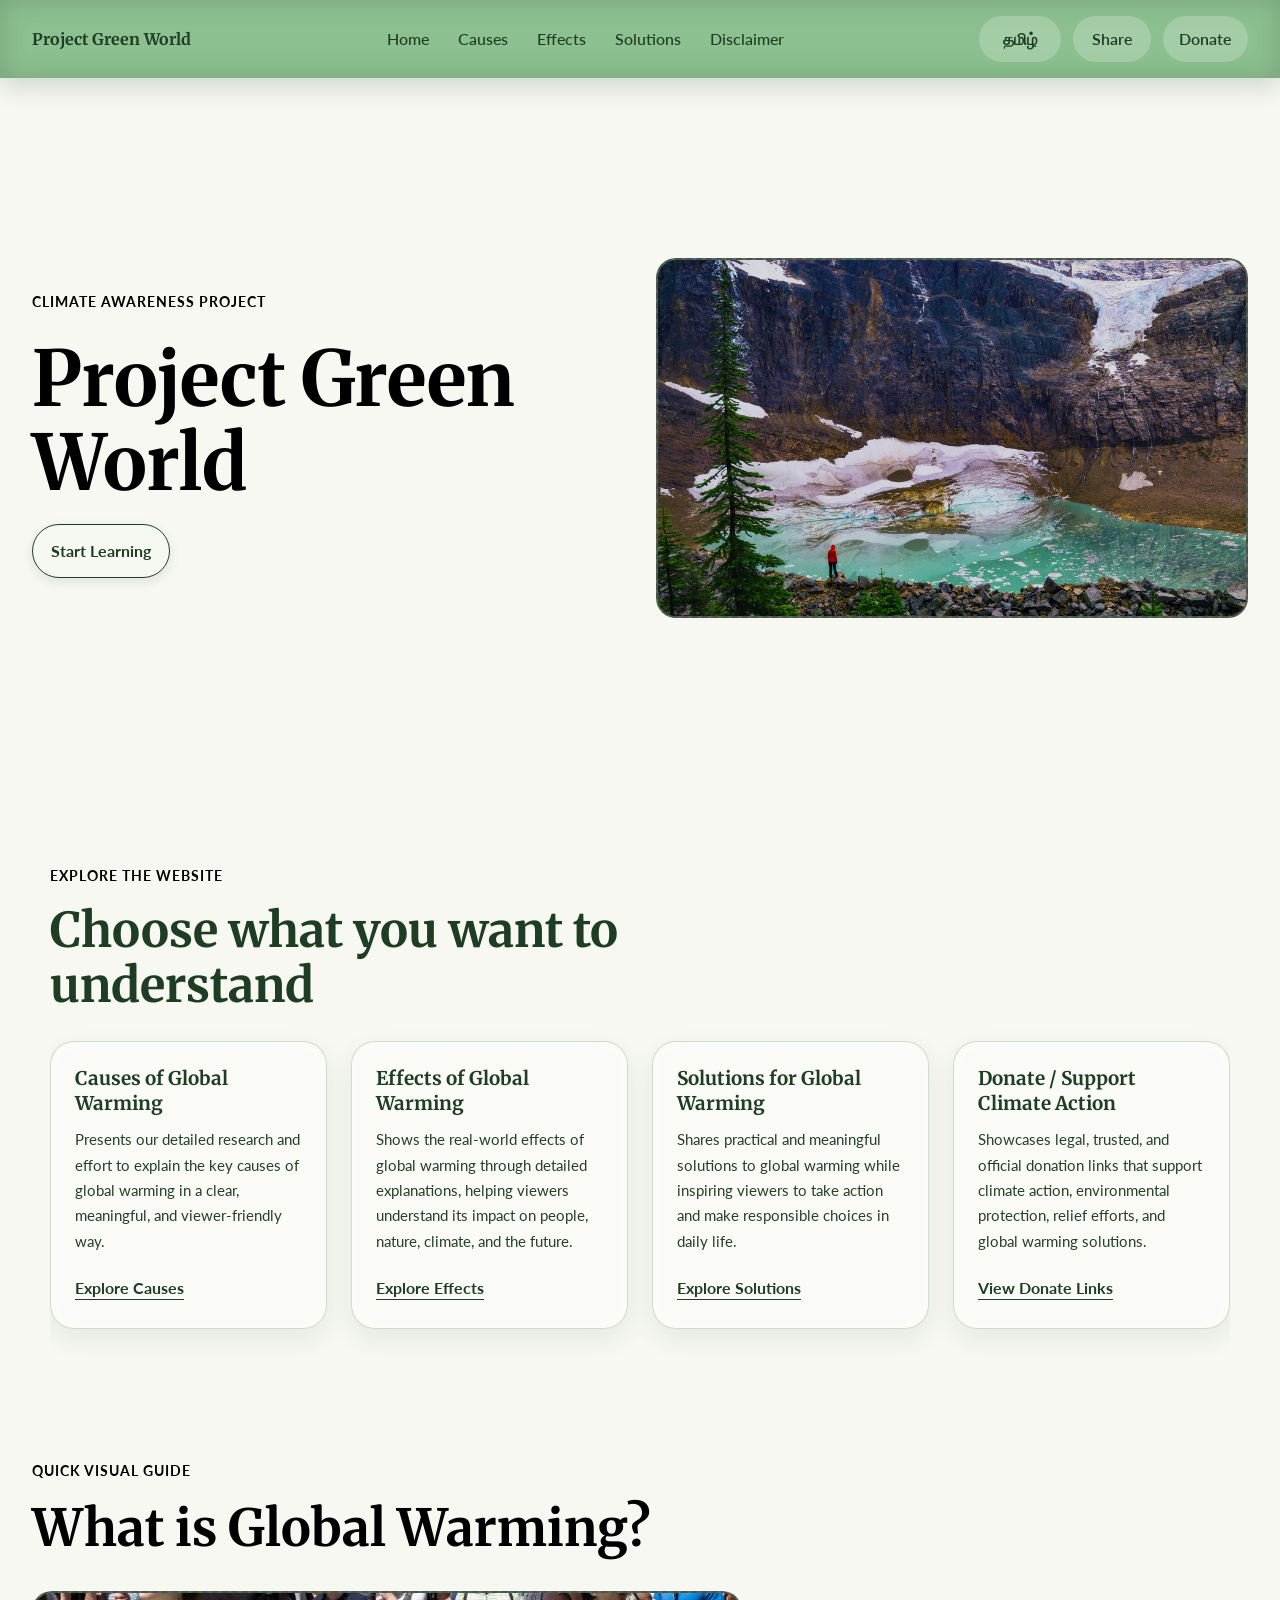
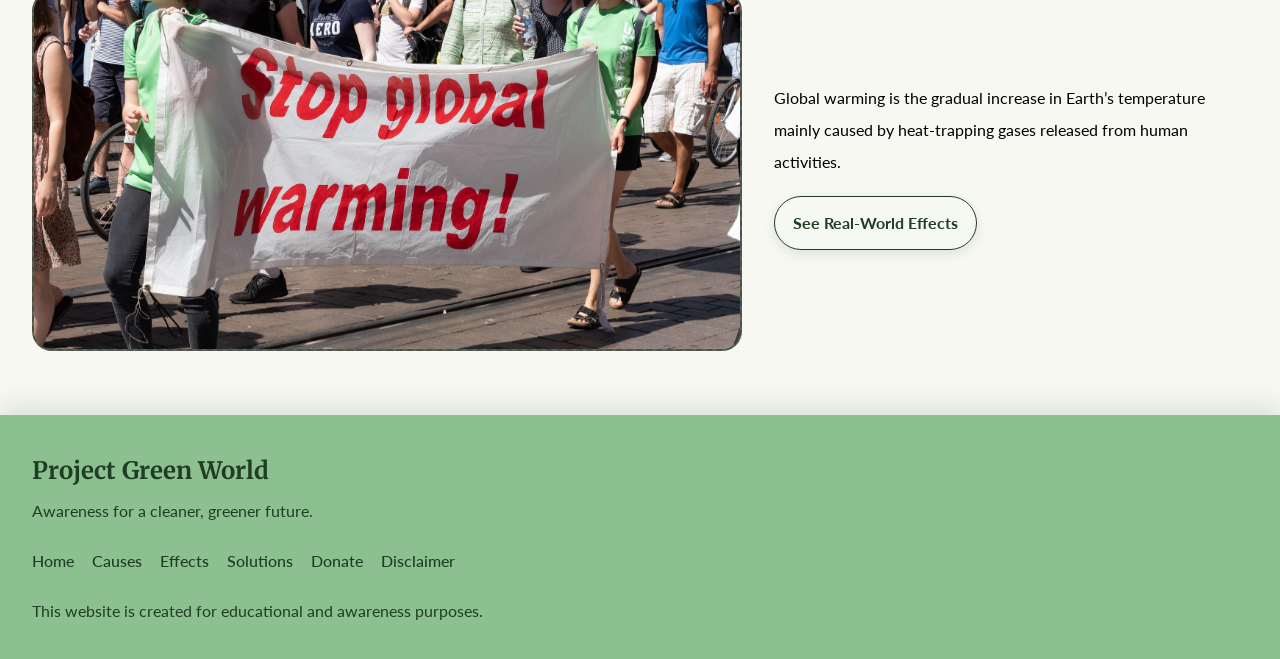
==== commit 50190405: "Adding Images 2" ====
--- a/client/index.html
+++ b/client/index.html
@@ -21,7 +21,8 @@
     <meta property="og:type" content="website">
     <title>Project Green World</title>
 
-    <link rel="icon" type="image/jped" href="https://jbmsacps-stack.github.io/project-green-world/images/LeafLogoTemp.jpg">
+    <link rel="icon" type="image/jped"
+        href="https://jbmsacps-stack.github.io/project-green-world/images/LeafLogoTemp.png">
     <link rel="preconnect" href="https://fonts.googleapis.com">
     <link rel="preconnect" href="https://fonts.gstatic.com" crossorigin>
     <link rel="preconnect" href="https://fonts.googleapis.com">
@@ -89,8 +90,9 @@
                 </a>
             </div>
 
-            <div class="intro-media" data-slider="nature">
-                <img src="images/nature1.jpg" alt="Nature image">
+            <div class="intro-media image-slider" data-slider="nature">
+                <img class="slider-img active" src="images/nature1.jpg" alt="Nature image">
+                <img class="slider-img" src="images/nature2.jpg" alt="Nature image">
             </div>
         </section>
 
@@ -167,7 +169,8 @@
                         environmental protection, relief efforts, and global warming solutions.
                     </p>
 
-                    <a href="donate.html" class="donation-card" data-en="View Donate Links" data-ta="நன்கொடை இணைப்புகளை பார்க்கவும்">
+                    <a href="donate.html" class="donation-card" data-en="View Donate Links"
+                        data-ta="நன்கொடை இணைப்புகளை பார்க்கவும்">
                         View Donate Links
                     </a>
                 </article>
@@ -180,22 +183,23 @@
         <section class="visual-explainer" aria-labelledby="explainer-title">
             <div class="section-heading">
                 <p class="section-label">Quick Visual Guide</p>
-                <h2 id="explainer-title">What is Global Warming?</h2>
+                <h2 id="explainer-title" data-en="What is Global Warming?" data-ta="உலக வெப்பமயமாதல் என்றால் என்ன?">What is Global Warming?</h2>
             </div>
 
             <div class="explainer-layout">
-                <div class="explainer-media" data-slider="warming">
-                    <img id="sliderImage" src="" alt="Global warming awareness image">
+                <div class="explainer-media image-slider" data-slider="warming">
+                    <img id="sliderImage" src="images/warming1.jpg" alt="Global warming awareness image">
                     <!-- Add poster image or embedded video later -->
                 </div>
 
                 <div class="explainer-text">
-                    <p>
+                    <p data-en="Global warming is the gradual increase in Earth’s temperature mainly caused
+                        by heat-trapping gases released from human activities." data-ta="">
                         Global warming is the gradual increase in Earth’s temperature mainly caused
                         by heat-trapping gases released from human activities.
                     </p>
 
-                    <p>
+                    <p data-en="" data-ta="">
                         This section can later include a short trailer, screenshots, or a simple
                         educational video to explain the topic visually.
                     </p>
--- a/client/common.css
+++ b/client/common.css
@@ -189,9 +189,9 @@
     gap: 20px;
     padding: 16px 32px;
     background-color: #8cc090;
-    box-shadow: 
-    0 8px 24px rgba(31, 61, 36, 0.18),
-    inset 0 0 26px #394c3a41;
+    box-shadow:
+        0 8px 24px rgba(31, 61, 36, 0.18),
+        inset 0 0 26px #394c3a41;
 }
 
 .logo {
@@ -813,4 +813,374 @@
     overflow-x: hidden;
 }
 
-/* My Own modification */+/* Causes Content */
+/* Article Page Layout */
+.article-hero {
+    padding: 56px 28px 28px;
+    max-width: 1050px;
+}
+
+.article-hero h1 {
+    max-width: 1010px;
+    font-size: 80px;
+    line-height: 1.08;
+    margin-bottom: 18px;
+    color: #1f3d24;
+}
+
+.hero-intro {
+    max-width: 1010px;
+    font-size: 1.08rem;
+    line-height: 1.75;
+    margin-bottom: 14px;
+    color: #1f3d24;
+}
+
+.article-content {
+    max-width: 1010px;
+    margin: 0 auto;
+    padding: 16px 28px 56px;
+}
+
+.article-section {
+    margin-bottom: 44px;
+}
+
+.article-section h2 {
+    font-size: clamp(1.7rem, 3vw, 2.45rem);
+    line-height: 1.18;
+    margin-bottom: 16px;
+    color: #1f3d24;
+}
+
+.article-section p {
+    font-size: 1.03rem;
+    line-height: 1.78;
+    margin-bottom: 15px;
+    color: #253f29;
+}
+
+.watch-section {
+    margin-top: 24px;
+}
+
+.video-resource-list {
+    display: grid;
+    grid-template-columns: 1fr 1fr;
+    gap: 18px;
+    margin-top: 22px;
+}
+
+.video-resource {
+    padding: 20px;
+    border-radius: 18px;
+    background-color: rgba(140, 192, 144, 0.16);
+    border: 1px solid rgba(31, 61, 36, 0.16);
+}
+
+.video-resource .resource-label {
+    margin-bottom: 8px;
+    font-size: 0.78rem;
+    font-weight: 800;
+    letter-spacing: 0.9px;
+    text-transform: uppercase;
+    color: #2f6f3e;
+}
+
+.video-resource h3 {
+    margin-bottom: 10px;
+    color: #1f3d24;
+    line-height: 1.3;
+}
+
+.video-resource p {
+    font-size: 0.96rem;
+    line-height: 1.65;
+    margin-bottom: 14px;
+}
+
+.video-resource a {
+    display: inline-block;
+    color: #1f3d24;
+    font-weight: 800;
+    text-decoration: underline;
+    text-underline-offset: 5px;
+}
+
+@media (max-width: 700px) {
+    .article-hero {
+        padding: 44px 20px 24px;
+    }
+
+    .article-content {
+        padding: 12px 20px 46px;
+    }
+
+    .article-section {
+        margin-bottom: 36px;
+    }
+
+    .article-section p {
+        font-size: 0.98rem;
+        line-height: 1.7;
+    }
+
+    .video-resource-list {
+        grid-template-columns: 1fr;
+    }
+}
+
+.youtube-embed {
+    width: 100%;
+    aspect-ratio: 16 / 9;
+    margin-top: 14px;
+    border-radius: 16px;
+    overflow: hidden;
+    background-color: #101810;
+    box-shadow: 0 10px 24px rgba(31, 61, 36, 0.12);
+}
+
+.youtube-embed iframe {
+    width: 100%;
+    height: 100%;
+    border: 0;
+    display: block;
+}
+
+.video-resource h3,
+.featured-video h3,
+.inline-video h3 {
+    font-family: "Merriweather", serif;
+    font-size: clamp(1.05rem, 2vw, 1.35rem);
+    line-height: 1.35;
+    margin-bottom: 10px;
+    color: #1f3d24;
+}
+
+/* ============================= */
+/* REDIRECT / CONTINUE CARDS */
+/* ============================= */
+
+.page-cards {
+    width: min(1120px, calc(100% - 56px));
+    margin: 48px auto;
+    padding: 36px 0;
+}
+
+.page-cards .section-heading {
+    max-width: 760px;
+    margin-bottom: 28px;
+}
+
+.page-cards .section-heading h2 {
+    font-size: clamp(1.9rem, 4vw, 3rem);
+    line-height: 1.15;
+    margin-bottom: 12px;
+    color: #1f3d24;
+}
+
+.page-cards .section-heading p:not(.section-label) {
+    font-size: 1.02rem;
+    line-height: 1.7;
+    color: #253f29;
+}
+
+.cards-grid {
+    display: grid;
+    grid-template-columns: repeat(4, minmax(0, 1fr));
+    gap: 18px;
+}
+
+.redirect-card {
+    display: flex;
+    flex-direction: column;
+
+    min-height: 270px;
+    padding: 22px;
+
+    border: 1px solid rgba(31, 61, 36, 0.16);
+    border-radius: 22px;
+
+    box-shadow:
+        0 10px 26px rgba(31, 61, 36, 0.08),
+        inset 0 0 22px rgba(255, 255, 255, 0.28);
+
+    transition:
+        transform 0.25s ease,
+        box-shadow 0.25s ease,
+        border-color 0.25s ease,
+        background-color 0.25s ease;
+}
+
+.redirect-card:hover {
+    transform: translateY(-6px);
+    border-color: rgba(31, 61, 36, 0.32);
+    box-shadow:
+        0 18px 38px rgba(31, 61, 36, 0.14),
+        inset 0 0 26px rgba(255, 255, 255, 0.32);
+}
+
+.redirect-card h3 {
+    margin-bottom: 12px;
+    color: #1f3d24;
+    font-size: 1.18rem;
+    line-height: 1.3;
+}
+
+.redirect-card p {
+    color: #253f29;
+    font-size: 0.96rem;
+    line-height: 1.65;
+    margin-bottom: 18px;
+}
+
+.redirect-card a {
+    width: fit-content;
+    margin-top: auto;
+
+    color: #1f3d24;
+    font-weight: 800;
+
+    text-decoration: underline;
+    text-underline-offset: 5px;
+
+    transition:
+        transform 0.25s ease,
+        color 0.25s ease;
+}
+
+.redirect-card a:hover {
+    color: #0f5c2a;
+    transform: translateX(4px);
+}
+
+/* Tablet */
+@media (max-width: 950px) {
+    .cards-grid {
+        grid-template-columns: repeat(2, minmax(0, 1fr));
+    }
+
+    .redirect-card {
+        min-height: 240px;
+    }
+}
+
+/* Mobile */
+@media (max-width: 600px) {
+    .page-cards {
+        width: min(100% - 40px, 1120px);
+        margin: 34px auto;
+        padding: 24px 0;
+    }
+
+    .page-cards .section-heading {
+        margin-bottom: 22px;
+    }
+
+    .page-cards .section-heading h2 {
+        font-size: 1.75rem;
+    }
+
+    .cards-grid {
+        grid-template-columns: 1fr;
+        gap: 16px;
+    }
+
+    .redirect-card {
+        min-height: auto;
+        padding: 20px;
+        border-radius: 18px;
+    }
+
+    .redirect-card h3 {
+        font-size: 1.12rem;
+    }
+
+    .redirect-card p {
+        font-size: 0.94rem;
+        line-height: 1.6;
+    }
+}
+
+/* ============================= */
+/* ARTICLE HERO MOBILE FIX */
+/* ============================= */
+
+.article-hero {
+    width: min(1050px, calc(100% - 56px));
+    margin: 0 auto;
+    padding: 56px 0 28px;
+    display: block;
+}
+
+.article-hero .section-label {
+    margin-bottom: 12px;
+}
+
+.article-hero h1 {
+    width: 100%;
+    max-width: 1010px;
+    font-size: clamp(2.4rem, 7vw, 5rem);
+    line-height: 1.08;
+    margin-bottom: 18px;
+    color: #1f3d24;
+}
+
+.article-hero .hero-intro {
+    width: 100%;
+    max-width: 920px;
+    font-size: 1.08rem;
+    line-height: 1.75;
+    margin-bottom: 14px;
+    color: #1f3d24;
+}
+
+/* Tablet */
+@media (max-width: 900px) {
+    .article-hero {
+        width: min(100% - 44px, 1050px);
+        padding: 46px 0 24px;
+    }
+
+    .article-hero h1 {
+        font-size: clamp(2.15rem, 9vw, 3.6rem);
+        line-height: 1.12;
+    }
+
+    .article-hero .hero-intro {
+        font-size: 1rem;
+        line-height: 1.68;
+    }
+}
+
+/* Mobile */
+@media (max-width: 600px) {
+    .article-hero {
+        width: min(100% - 36px, 1050px);
+        padding: 36px 0 18px;
+    }
+
+    .article-hero h1 {
+        font-size: clamp(2rem, 12vw, 3rem);
+        line-height: 1.1;
+        margin-bottom: 14px;
+        overflow-wrap: break-word;
+    }
+
+    .article-hero .hero-intro {
+        font-size: 0.96rem;
+        line-height: 1.62;
+        margin-bottom: 12px;
+    }
+}
+
+/* Extra small phones */
+@media (max-width: 380px) {
+    .article-hero {
+        width: min(100% - 28px, 1050px);
+    }
+
+    .article-hero h1 {
+        font-size: 2rem;
+    }
+}
--- a/client/home.css
+++ b/client/home.css
@@ -313,29 +313,64 @@
 
 /* Media Showcase */
 .image-slider {
+    position: relative;
     width: 100%;
     height: 320px;
     border-radius: 20px;
     overflow: hidden;
-    background: #101810;
-}
-
-.image-slider img {
+    background: #101810a9;
+}
+
+/* stacked images */
+.image-slider .slider-img {
+    position: absolute;
+    inset: 0;
+
     width: 100%;
     height: 100%;
     object-fit: cover;
     display: block;
-    animation: imageFade 1s ease-in-out;
-}
-
-@keyframes imageFade {
+
+    opacity: 0;
+    transform: scale(1);
+
+    filter: brightness(0.85) contrast(1.05) saturate(1.15);
+
+    transition: opacity 1.4s ease-in-out;
+    will-change: opacity;
+}
+
+/* visible image */
+.image-slider .slider-img.active {
+    opacity: 1;
+    animation: cinematicZoomOut 20s ease forwards;
+}
+
+@keyframes cinematicZoomOut {
     from {
-        opacity: 1;
-        transform: scale(1.01);
+        transform: scale(1);
     }
 
     to {
-        opacity: 1;
         transform: scale(1);
     }
+}
+
+.intro-media,
+.explainer-media {
+    height: 360px;
+}
+
+@media (max-width: 900px) {
+    .intro-media,
+    .explainer-media {
+        height: 300px;
+    }
+}
+
+@media (max-width: 600px) {
+    .intro-media,
+    .explainer-media {
+        height: 230px;
+    }
 }
